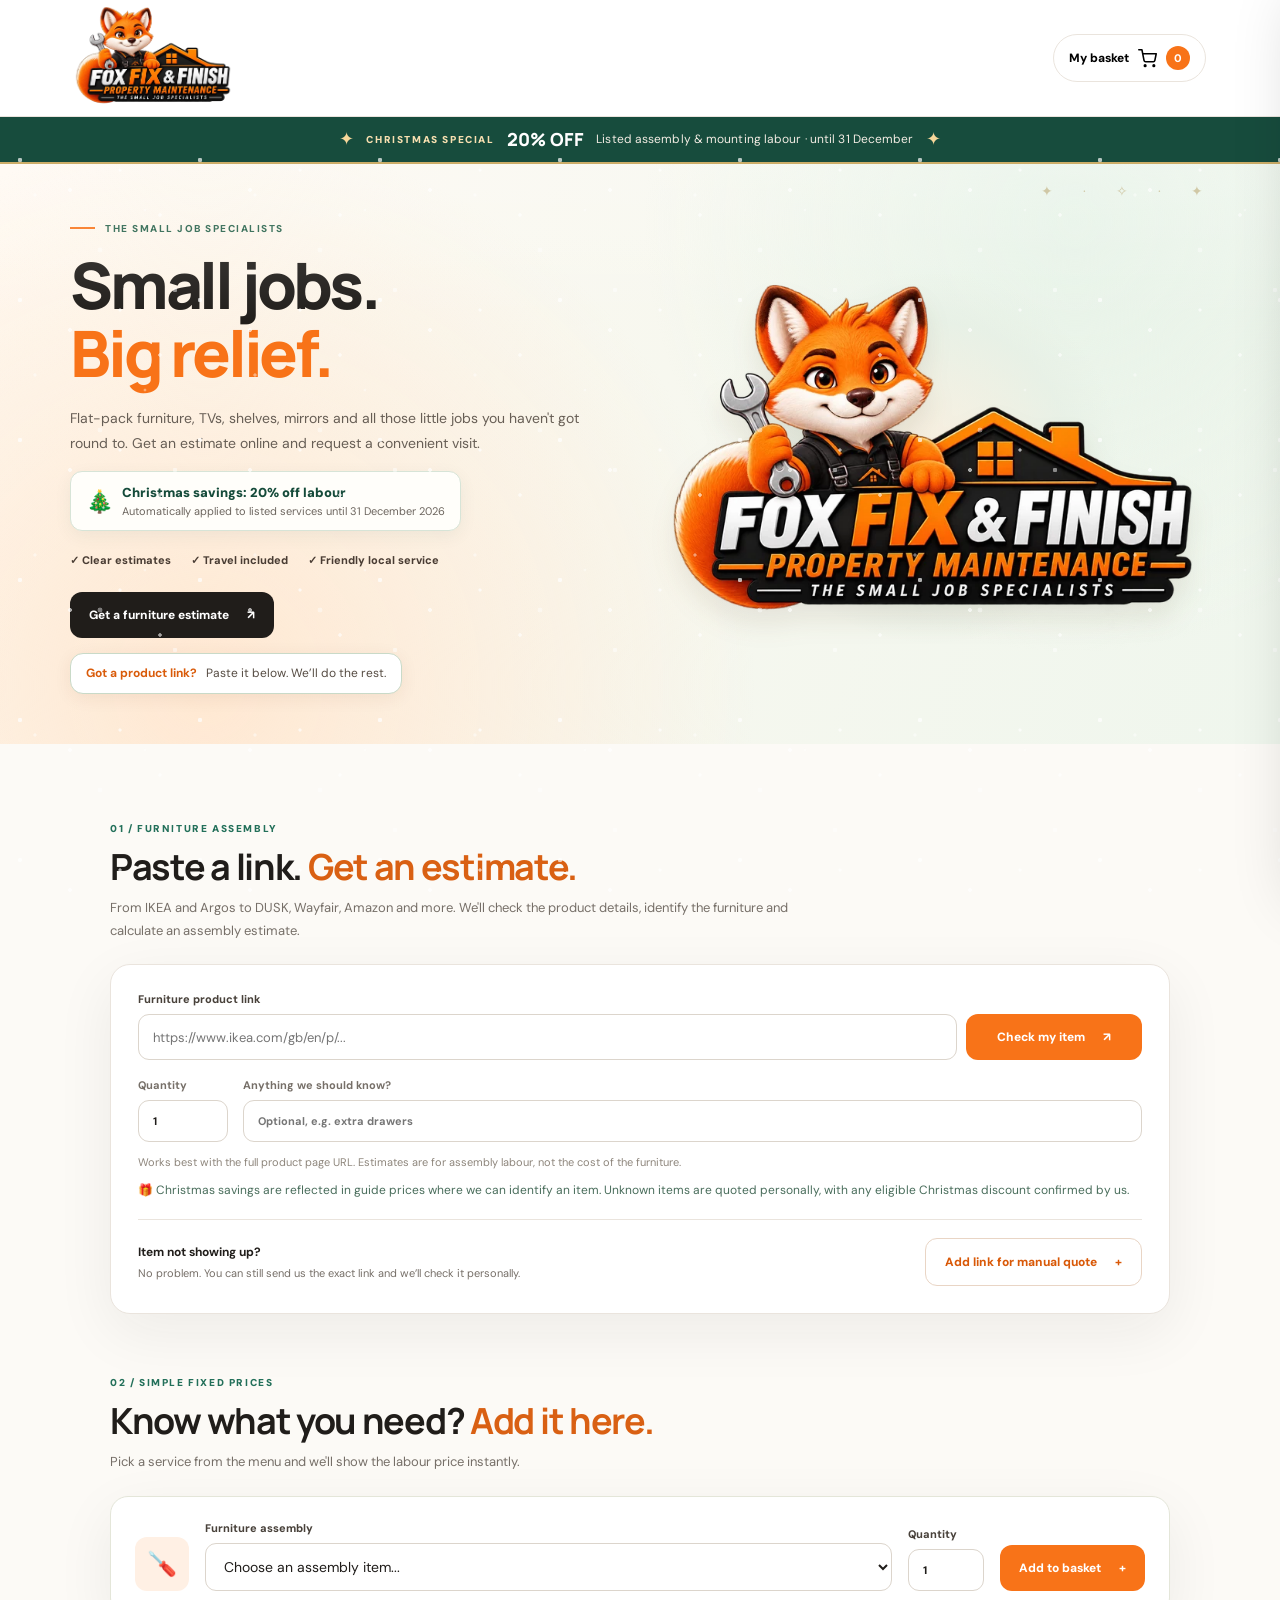
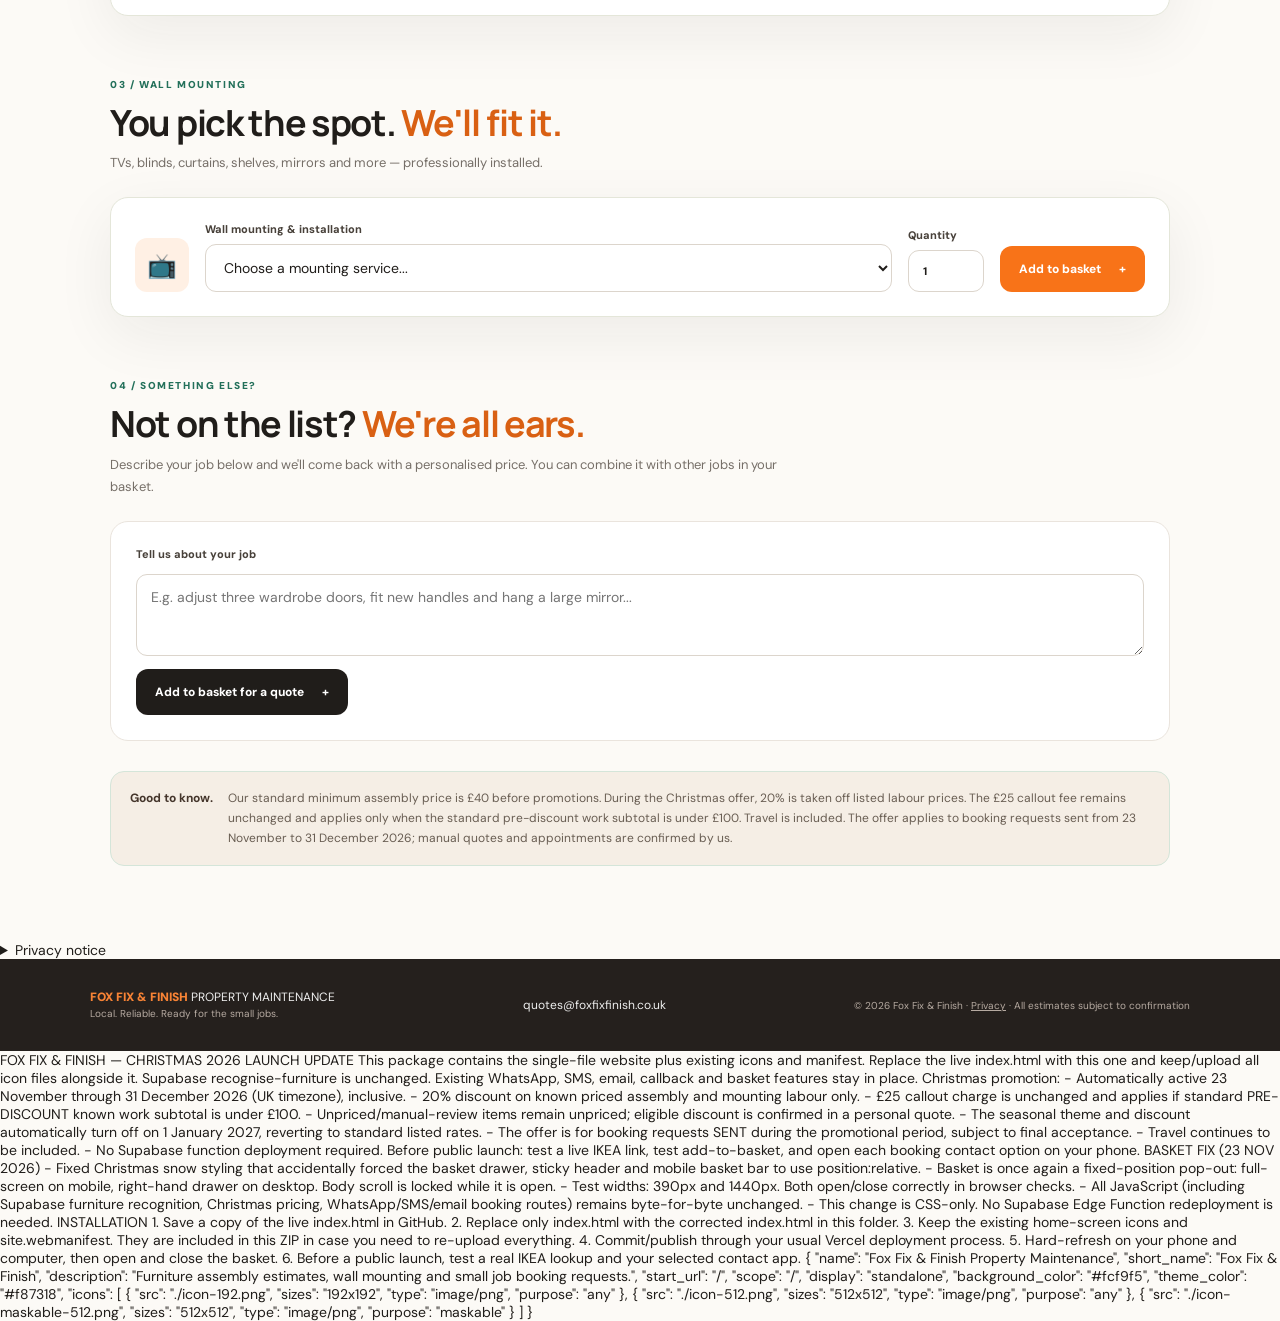
==== index.html @ f2077c75 "Update index.html" ====
<!DOCTYPE html>
<html lang="en-GB">
<head>
  <meta charset="utf-8">
  <meta name="viewport" content="width=device-width,initial-scale=1">
  <meta name="description" content="Fox Fix & Finish property maintenance: instant furniture assembly estimates, TV mounting and small handyman jobs. Paste a product link and request a booking.">
  <meta name="theme-color" content="#f87318">
  <title>Fox Fix & Finish | The Small Job Specialists</title>
  <link rel="icon" type="image/png" sizes="32x32" href="./favicon-32.png">
  <link rel="apple-touch-icon" sizes="180x180" href="./apple-touch-icon.png">
  <link rel="manifest" href="./site.webmanifest">
  <meta name="apple-mobile-web-app-title" content="Fox Fix & Finish">
  <meta name="application-name" content="Fox Fix & Finish">
  <link rel="preconnect" href="https://fonts.googleapis.com">
  <link rel="preconnect" href="https://fonts.gstatic.com" crossorigin>
  <link href="https://fonts.googleapis.com/css2?family=DM+Sans:wght@400;500;600;700;800&family=Manrope:wght@500;600;700;800&display=swap" rel="stylesheet">
  <script>
    // The seasonal offer is based on the calendar date in the UK, not the device timezone.
    // Ends automatically at 23:59 UK time on 31 December 2026.
    (function(){
      const parts = Object.fromEntries(new Intl.DateTimeFormat('en-GB', {
        timeZone:'Europe/London',year:'numeric',month:'2-digit',day:'2-digit'
      }).formatToParts(new Date()).filter(p=>p.type!=='literal').map(p=>[p.type,p.value]));
      const date = `${parts.year}-${parts.month}-${parts.day}`;
      const active = date >= '2026-11-23' && date <= '2026-12-31';
      window.FOX_CHRISTMAS = Object.freeze({active,discount:0.20,starts:'23 November 2026',ends:'31 December 2026'});
      document.documentElement.classList.toggle('holiday-live',active);
    })();
  </script>
  <style>
:root{--orange:#f87318;--orange-dark:#d95908;--ink:#201d1a;--muted:#766f68;--cream:#fcf9f5;--line:#eae4dd;--peach:#fff0e4;--shadow:0 18px 60px rgba(35,29,23,.065)}
*{box-sizing:border-box}html{scroll-behavior:smooth}body{margin:0;background:var(--cream);color:var(--ink);font-family:'DM Sans',Arial,sans-serif;font-size:14px}a{color:inherit;text-decoration:none}button,input,select,textarea{font:inherit}button{cursor:pointer}button:disabled{cursor:not-allowed;opacity:.55}img{max-width:100%}h1,h2,h3,p{margin-top:0}h1,h2,h3{font-family:Manrope,Arial,sans-serif}input,select,textarea{min-width:0;max-width:100%;width:100%;padding:13px 14px;border:1px solid #dcd5cc;border-radius:11px;background:#fff;color:var(--ink);outline:0}input:focus,select:focus,textarea:focus{border-color:var(--orange);box-shadow:0 0 0 3px rgba(248,115,24,.13)}textarea{resize:vertical}input[type=number]{appearance:textfield;-moz-appearance:textfield}input[type=number]::-webkit-outer-spin-button,input[type=number]::-webkit-inner-spin-button{-webkit-appearance:none;margin:0}.label{display:block;color:#48413a;font-size:11px;font-weight:800;margin-bottom:8px}.label span{color:var(--orange)}.button{border:0;border-radius:12px;display:inline-flex;align-items:center;justify-content:center;gap:18px;font-size:12px;font-weight:800;padding:15px 19px;white-space:nowrap;transition:transform .14s,background .14s}.button:not(:disabled):hover{transform:translateY(-1px)}.button-orange{background:var(--orange);color:#fff}.button-orange:hover{background:var(--orange-dark)}.button-dark{background:var(--ink);color:white}.button-dark:hover{background:#39312b}.button-quiet{border:1px solid #e9d5c5;background:#fff;color:var(--orange-dark)}.button-quiet:hover{background:var(--peach)}
.site-header{position:sticky;top:0;background:rgba(255,255,255,.97);border-bottom:1px solid var(--line);z-index:20;backdrop-filter:blur(12px)}.header-inner{max-width:1180px;padding:7px 22px;margin:auto;display:grid;grid-template-columns:1fr auto 1fr;align-items:center;min-height:88px;gap:15px}.header-left{color:#77706b;font-weight:700;font-size:11px}.brand{display:block;width:160px}.brand img{display:block;width:100%;height:72px;object-fit:contain}.basket-button{justify-self:end;display:flex;align-items:center;gap:9px;border:1px solid var(--line);border-radius:40px;background:#fff;font-weight:800;padding:11px 15px;font-size:12px}.basket-button:hover{border-color:var(--orange)}.basket-button .count{display:grid;place-items:center;background:var(--orange);color:#fff;width:24px;height:24px;border-radius:50%;font-size:11px}
.hero{display:grid;grid-template-columns:minmax(0,1fr) minmax(0,1fr);align-items:center;gap:30px;background:radial-gradient(ellipse at 85% 5%,#ffe2c5 0,transparent 50%),linear-gradient(105deg,#fff8f0,#fff0e3);padding:58px max(26px,calc((100% - 1140px)/2)) 50px;min-height:460px;overflow:hidden}.eyebrow{display:flex;align-items:center;gap:10px;color:var(--orange-dark);letter-spacing:1.5px;font-size:10px;font-weight:800}.eyebrow-line{width:25px;height:2px;background:var(--orange)}.hero h1{font-size:clamp(40px,5vw,69px);line-height:1.07;letter-spacing:-3.2px;font-weight:800;margin:16px 0 18px}.hero h1 span{color:var(--orange)}.hero-copy>p{max-width:520px;line-height:1.8;color:#675e55;font-size:14px}.trust-list{display:flex;flex-wrap:wrap;gap:9px 20px;font-size:11px;font-weight:800;margin:22px 0 25px}.trust-list span{color:#493c33}.hero-art{height:355px;position:relative;display:grid;place-items:center}.hero-art-halo{width:370px;max-width:85%;aspect-ratio:1;background:#ffd3ac;border-radius:50%;position:absolute;opacity:.68}.hero-art img{max-height:355px;position:relative;z-index:1;filter:drop-shadow(0 17px 12px rgba(94,54,21,.09))}.hero-sticker{position:absolute;z-index:2;right:-6px;bottom:24px;background:#fff;box-shadow:0 12px 25px rgba(0,0,0,.1);padding:14px 18px;border-radius:13px;transform:rotate(-5deg)}.hero-sticker strong,.hero-sticker span{display:block}.hero-sticker strong{font-size:12px}.hero-sticker span{font-size:10px;color:#777;margin-top:4px}
.main-sections{max-width:1110px;margin:auto;padding:38px 25px 75px}.section{scroll-margin-top:115px;margin:36px 0 58px}.section-heading{max-width:690px;margin-bottom:22px}.section-index{font-size:10px;letter-spacing:1.6px;color:var(--orange-dark);text-transform:uppercase;font-weight:900}.section-heading h2{font-size:clamp(24px,3.1vw,36px);letter-spacing:-1.3px;line-height:1.21;margin:9px 0 8px}.section-heading h2 span{color:var(--orange)}.section-heading p{font-size:13px;color:var(--muted);line-height:1.75;margin:0}.link-panel{padding:27px;background:#fff;border:1px solid var(--line);border-radius:20px;box-shadow:var(--shadow)}.url-controls{display:flex;gap:9px}.url-controls input{flex:1;font-size:13px}.url-controls button{min-width:176px}.lookup-options{display:flex;align-items:end;gap:15px;margin-top:18px}.lookup-options label{width:90px;font-size:11px;color:var(--muted);font-weight:700}.lookup-options .grow{flex:1;width:auto}.lookup-options input{margin-top:8px}.support-text{color:#8e867c;font-size:11px;margin:13px 0 0}.lookup-status{font-size:12px;line-height:1.6;font-weight:700;color:#8a4c18}.lookup-status:not(:empty){padding:13px 14px;margin-top:16px;background:#fff3e8;border-radius:10px}.lookup-status.success{background:#edf8ed;color:#306334}.lookup-status.error{background:#fff0ef;color:#9a322e}.product-result{display:flex;align-items:center;gap:16px;padding:16px;margin-top:18px;border-radius:14px;background:#fffaf5;border:1px solid #f3ded0}.product-result[hidden]{display:none}.result-image{width:100px;height:102px;border-radius:10px;object-fit:contain;background:#fff;border:1px solid var(--line);flex-shrink:0}.result-placeholder{display:grid;place-items:center;font-size:38px;color:var(--orange);background:var(--peach)}.product-result-main{flex:1;min-width:0}.product-result-title{font-size:14px;font-weight:800;margin:0 0 5px;line-height:1.4;overflow-wrap:anywhere}.product-result-sub{font-size:11px;color:var(--muted);line-height:1.5;margin-bottom:10px}.result-price{font:800 21px Manrope;color:var(--orange-dark);margin-bottom:7px}.result-price small{font:600 11px 'DM Sans',sans-serif;color:var(--muted)}.result-buttons{display:flex;flex-wrap:wrap;gap:8px}.result-buttons .button{padding:11px 13px;font-size:11px}.manual-fallback{border-top:1px solid var(--line);margin-top:20px;padding-top:18px;display:flex;align-items:center;justify-content:space-between;gap:20px}.manual-fallback strong,.manual-fallback small{display:block}.manual-fallback strong{font-size:12px}.manual-fallback small{font-size:11px;color:var(--muted);margin-top:5px;line-height:1.5}
.service-panel{display:flex;align-items:flex-end;gap:16px;background:#fff;border:1px solid var(--line);box-shadow:var(--shadow);padding:24px;border-radius:18px}.service-icon{width:54px;height:54px;display:grid;place-items:center;font-size:24px;background:var(--peach);border-radius:12px;flex-shrink:0}.service-fields{flex:1;min-width:0}.service-panel .small-qty{width:76px;flex-shrink:0;font-size:11px;font-weight:800;color:#48413a}.service-panel .small-qty input{margin-top:8px}.other-section{margin-bottom:30px}.other-form{background:#fff;border:1px solid var(--line);border-radius:18px;padding:25px;display:grid;justify-items:start;gap:13px}.other-form .label{margin:0}.other-form textarea{width:100%}.simple-promise{border-radius:14px;background:#f5eee5;border:1px solid #ede0d2;padding:17px 19px;color:#685d52;font-size:12px;display:flex;align-items:start;gap:15px;line-height:1.65}.simple-promise strong{color:#44352b;white-space:nowrap}footer{background:#25201d;color:#eee;display:flex;align-items:center;justify-content:space-between;gap:25px;padding:30px max(25px,calc((100% - 1100px)/2));font-size:12px;flex-wrap:wrap}footer strong{color:#f88335;font-weight:900}footer small{color:#b6aaa1;font-size:10px}
.overlay{position:fixed;inset:0;background:rgba(18,14,11,.62);z-index:29}.overlay[hidden]{display:none}.basket-drawer{position:fixed;right:0;top:0;bottom:0;width:min(100%,520px);z-index:30;background:#fff;box-shadow:-10px 0 60px rgba(0,0,0,.16);transform:translateX(105%);transition:transform .27s ease;display:flex;flex-direction:column}.basket-drawer.open{transform:translateX(0)}.drawer-header{padding:24px 26px 17px;border-bottom:1px solid var(--line);display:flex;justify-content:space-between;align-items:center}.drawer-header h2{margin:4px 0;font-size:26px;letter-spacing:-1px}.orange{color:var(--orange)}.close-button{border:1px solid var(--line);border-radius:50%;background:#fff;width:38px;height:38px;font-size:25px;line-height:1}.drawer-scroll{overflow:auto;padding:0 26px 35px;flex:1;overscroll-behavior:contain}.basket-items{padding:15px 0}.basket-empty{padding:36px 20px;text-align:center;background:#fff8f2;border:1px dashed #efcfba;border-radius:13px;color:#75675c;font-size:12px}.basket-empty strong{display:block;color:#2b241e;margin:0 0 7px;font-size:14px}.basket-row{display:flex;gap:11px;padding:14px 0;border-bottom:1px solid #eee8e2}.basket-thumbnail{width:60px;height:62px;object-fit:contain;border-radius:10px;background:#fff8f0;border:1px solid #f2e7dd;flex-shrink:0}.basket-thumbnail.placeholder{display:grid;place-items:center;font-size:26px}.basket-body{flex:1;min-width:0}.basket-body strong{display:block;font-size:12px;line-height:1.4;overflow-wrap:anywhere}.basket-body small{display:block;color:#877d73;font-size:10px;line-height:1.5;margin-top:3px}.basket-body a{color:var(--orange-dark);text-decoration:underline}.basket-body .basket-price{color:var(--ink);font-weight:900;margin-top:6px;font-size:13px}.basket-controls{display:flex;gap:8px;align-items:center;margin-top:8px}.basket-controls button{background:#f7f2ed;border:0;border-radius:6px;width:27px;height:25px;font-size:16px}.basket-controls span{font-weight:800;font-size:12px}.basket-controls .remove-item{width:auto;padding:0 6px;margin-left:6px;font-size:10px;text-decoration:underline;background:transparent;color:#9e4b3a}.basket-totals{border-top:2px solid #2e2823;padding:13px 0 18px}.total-line{display:flex;justify-content:space-between;gap:12px;font-size:12px;margin:7px 0;color:#70655e}.total-line strong{color:var(--ink)}.total-line.final{font-size:18px;font-family:Manrope;font-weight:800;color:var(--ink);padding-top:9px;margin-top:10px;border-top:1px solid var(--line)}.total-note{font-size:10px;color:#8a7667;line-height:1.6;margin-top:7px}.checkout{padding-top:20px;border-top:1px solid var(--line)}.checkout h3{font-size:19px;letter-spacing:-.6px;margin:0 0 5px}.checkout>p{color:var(--muted);font-size:11px;line-height:1.65;margin-bottom:18px}.checkout .label{margin-top:14px}.checkout .label:first-child{margin-top:0}.two-columns{display:grid;grid-template-columns:1.1fr .9fr;gap:12px}.form-fineprint{margin:16px 0 12px;color:#6f665f;font-size:10px;line-height:1.6}.submit-button{width:100%}.booking-feedback{font-size:12px;line-height:1.6;font-weight:700;margin-top:11px}.booking-feedback.success{background:#e9f7ec;color:#246532;border-radius:10px;padding:13px}.booking-feedback.error{background:#fff1ed;color:#973b23;border-radius:10px;padding:13px}.whatsapp-fallback{border:1px solid #e9d7ca;border-radius:12px;margin-top:15px;padding:14px}.whatsapp-fallback p{color:#6f645b;font-size:11px;line-height:1.6}.honeypot{position:absolute!important;left:-10000px!important;opacity:0!important;pointer-events:none}.mobile-bar{display:none}
@media(max-width:850px){.hero{padding:48px 26px 45px;min-height:380px}.hero-art{height:295px}.hero-art img{max-height:290px}.hero-sticker{right:0;bottom:0}.hero h1{font-size:45px}.header-left{display:none}.header-inner{grid-template-columns:1fr auto}.brand{justify-self:start}.service-panel{flex-wrap:wrap}.service-icon{display:none}.service-fields{flex-basis:100%}}
@media(max-width:610px){body{padding-bottom:74px}.header-inner{min-height:71px;padding:5px 15px;grid-template-columns:1fr auto}.brand{width:135px}.brand img{height:62px}.basket-button{padding:10px}.basket-text{display:none}.hero{grid-template-columns:1fr;padding:36px 23px 21px;gap:7px;min-height:0}.hero h1{font-size:42px;letter-spacing:-2px}.hero-copy>p{font-size:12px}.hero-cta{margin-top:0}.hero-art{height:205px}.hero-art img{max-height:210px}.hero-art-halo{width:205px}.hero-sticker{right:0;bottom:8px;padding:10px 12px}.hero-sticker strong{font-size:10px}.hero-sticker span{font-size:9px}.main-sections{padding:17px 15px 50px}.section{margin:30px 0 45px;scroll-margin-top:90px}.section-heading h2{font-size:25px;letter-spacing:-.8px}.section-heading p{font-size:12px}.link-panel{padding:17px;border-radius:15px}.url-controls{flex-direction:column}.url-controls .button{width:100%}.lookup-options{flex-wrap:wrap}.lookup-options label{width:77px}.lookup-options .grow{flex:1;min-width:190px}.manual-fallback{align-items:stretch;flex-direction:column;gap:12px}.manual-fallback button{width:100%}.service-panel{padding:17px;gap:12px}.service-panel .small-qty{flex:0 0 78px}.service-panel button{flex:1}.other-form{padding:18px}.simple-promise{flex-direction:column;gap:4px}.product-result{flex-wrap:wrap}.result-image{width:78px;height:82px}.result-buttons{width:100%}.result-buttons .button{width:100%}footer{padding:25px 18px;gap:13px}footer>*{width:100%}.mobile-bar{position:fixed;z-index:18;left:0;right:0;bottom:0;display:flex;justify-content:space-between;align-items:center;gap:12px;padding:12px 16px;background:#fff;border-top:1px solid var(--line);box-shadow:0 -8px 20px rgba(0,0,0,.05)}.mobile-bar strong,.mobile-bar small{display:block}.mobile-bar strong{font-size:12px}.mobile-bar small{font-size:10px;color:var(--muted);margin-top:3px}.mobile-bar button{padding:12px 15px;font-size:11px}.drawer-header{padding:17px}.drawer-scroll{padding:0 17px 30px}.basket-drawer{width:100%}.two-columns{grid-template-columns:1fr 1fr;gap:9px}}
@media(prefers-reduced-motion:reduce){html{scroll-behavior:auto}.basket-drawer,.button{transition:none}}

.brand-mark,.brand-words{display:none}
/* FIX 2026-11-23: Responsive alignment and product lookup call-to-action */
.mobile-estimate-cta{display:none}
@media (max-width:850px){
 .header-inner{grid-template-columns:1fr auto;gap:8px}
 .brand{width:min(148px,42vw)}
 .brand img{height:auto;max-height:65px;object-fit:contain}
 .hero{gap:20px}
}
@media (max-width:610px){
 .site-header{position:sticky;top:0}
 .header-inner{min-height:66px;padding:5px 16px;grid-template-columns:minmax(0,1fr) auto;gap:12px}
 .brand{width:auto;max-width:100%;min-width:0;display:flex;align-items:center;gap:5px;justify-self:start}
 .brand .brand-full{display:none}
 .brand .brand-mark{display:block;flex-shrink:0;width:53px;height:53px;object-fit:contain}
 .brand-words{display:flex;min-width:0;flex-direction:column;gap:3px;justify-content:center;white-space:nowrap}
 .brand-words strong{font:800 15px/1.1 Manrope,Arial,sans-serif;color:#23201e;letter-spacing:-.6px}
 .brand-words em{color:#f87318;font-style:normal}
 .brand-words small{font:800 7.5px/1.1 'DM Sans',Arial,sans-serif;letter-spacing:1px;color:#8a6552}
 .basket-button{padding:8px 10px;min-height:42px;gap:6px;flex-shrink:0}
 .basket-button .count{width:22px;height:22px}
 .hero{grid-template-columns:minmax(0,1fr);padding:27px 21px 28px;gap:15px;text-align:left}
 .hero-copy{min-width:0}
 .hero h1{font-size:clamp(35px,10vw,43px);letter-spacing:-1.9px;margin:12px 0}
 .hero-copy>p{font-size:13px;line-height:1.65;max-width:390px;margin-bottom:0}
 .hero .trust-list{gap:8px 14px;font-size:10px;line-height:1.4;margin:14px 0 2px}
 .hero .hero-cta{display:none}
 .hero-art{height:190px;max-width:300px;width:100%;margin:0 auto}
 .hero-art img{max-height:195px;width:auto;height:100%;object-fit:contain}
 .hero-art-halo{width:195px}
 .hero-sticker{display:none}
 .hero-sticker strong{font-size:10px}
 .hero-sticker span{font-size:9px;line-height:1.3}
 .mobile-estimate-cta{display:flex;width:100%;min-height:49px;max-width:390px;margin:2px auto 0;gap:12px;font-size:13px;border-radius:12px;justify-content:center}
 .main-sections{padding-top:13px}
 .section{scroll-margin-top:84px}
 .url-controls input{min-height:48px;font-size:16px}
 .url-controls button{min-height:49px;font-size:13px}
 .product-result{gap:12px;padding:12px}
 .product-result-main{min-width:185px}
 .manual-fallback button{min-height:44px}
 .mobile-bar{padding:10px 13px;min-height:66px}
}
@media (max-width:360px){
 .header-inner{padding-inline:10px}
 .brand{width:auto;gap:3px}
 .brand .brand-mark{width:46px;height:46px}
 .brand-words strong{font-size:14px}
 .brand-words small{font-size:7px}
 .hero{padding-inline:16px}
 .hero-art{height:175px}
 .hero-art img{max-height:175px}
 .hero-sticker{right:0}
 .product-result-main{min-width:150px}
}


/* Callout is now in hero text area, never placed over the fox logo. */
.hero-copy .hero-sticker {
  position: static;
  z-index: auto;
  display: flex;
  align-items: center;
  flex-wrap: wrap;
  gap: 4px 9px;
  width: fit-content;
  max-width: 100%;
  margin: 15px 0 0;
  padding: 11px 15px;
  border: 1px solid #f6d7c1;
  border-radius: 13px;
  background: #fff;
  box-shadow: 0 4px 18px rgba(95, 47, 19, .07);
  transform: none;
}
.hero-copy .hero-sticker strong { color: #d95b0a; font-size: 12px; line-height: 1.45; }
.hero-copy .hero-sticker span { color: #564c43; font-size: 12px; line-height: 1.45; margin: 0; }
@media(max-width:620px) {
  .hero-copy .hero-sticker {
    display: flex;
    justify-content: center;
    width: 100%;
    margin: 12px 0 0;
    padding: 9px 12px;
    text-align: center;
  }
  .hero-copy .hero-sticker strong,
  .hero-copy .hero-sticker span {font-size: 11px;}
}

/* Booking-only patch: separate date/time controls with no overlap on iPhone. */
.booking-datetime{display:grid;grid-template-columns:minmax(0,1fr) minmax(0,1fr);gap:14px;align-items:end}
.booking-datetime .datetime-field{min-width:0;width:100%}
.booking-datetime input,.booking-datetime select{display:block;width:100%;min-width:0;max-width:100%;box-sizing:border-box;margin:0}
.booking-datetime input[type=date]{font-size:16px;-webkit-appearance:none;appearance:none;padding-inline:12px}
.booking-datetime select{font-size:16px;padding-inline:12px}
@media(max-width:420px){.booking-datetime{gap:12px}}
@media(max-width:340px){.booking-datetime{grid-template-columns:1fr}}

/* Fox Fix & Finish: the original FULL logo + basket on every screen size. */
.site-header .header-inner{
  display:flex;justify-content:space-between;align-items:center;gap:16px;
  max-width:1180px;min-height:116px;padding:5px 24px;margin-inline:auto;
}
.site-header .header-left,.site-header .brand-mark,.site-header .brand-words{display:none!important}
.site-header .brand{
  display:block!important;flex:0 1 auto;min-width:0;width:auto;max-width:100%;
  align-self:center;line-height:0;
}
.site-header .brand .brand-full{
  display:block!important;width:auto;height:105px;max-width:min(100%,260px);
  max-height:none;object-fit:contain;
}
.site-header .basket-button{
  justify-self:auto;flex-shrink:0;min-height:44px;max-width:none;
  display:flex;align-items:center;justify-content:center;white-space:nowrap;
}
.site-header .basket-button .basket-text{white-space:nowrap}
@media(max-width:610px){
 .site-header .header-inner{min-height:102px;padding:5px 15px;gap:10px}
 .site-header .brand .brand-full{height:92px;width:auto;max-width:min(100%,165px)}
 .site-header .basket-button{min-height:43px;max-width:65px;padding:9px 10px}
}
@media(max-width:360px){
 .site-header .header-inner{padding-inline:10px;gap:8px;min-height:98px}
 .site-header .brand .brand-full{height:86px;max-width:min(100%,155px)}
}

/* Launch polish: iOS Safari automatically zooms when focused form controls
   have a computed font size below 16px. Keep all editable/selectable fields
   at least 16px on touchscreen layouts, without disabling pinch-to-zoom. */
@media (max-width: 1024px), (hover: none) and (pointer: coarse) {
  input:not([type=checkbox]):not([type=radio]),
  select,
  textarea {
    font-size: 16px !important;
  }
}


/* Christmas 2026 seasonal styling: festive without altering the brand/header. */
.christmas-ribbon{display:none;background:#174c3d;color:#fff;align-items:center;justify-content:center;flex-wrap:wrap;gap:8px 12px;text-align:center;padding:12px 20px;border-bottom:2px solid #ccad68;font-size:12px;line-height:1.5;letter-spacing:.1px}
.holiday-live .christmas-ribbon{display:flex}
.christmas-ribbon .ribbon-kicker{font-size:10px;letter-spacing:1.6px;font-weight:900;color:#f7dfb0}
.christmas-ribbon strong{font:800 18px/1.15 Manrope,Arial,sans-serif;color:#fff;white-space:nowrap}
.christmas-ribbon .ribbon-copy{color:#f2ece3}
.christmas-ribbon .ribbon-spark{font-size:18px;color:#f7d79a;line-height:1}
.holiday-live body{background:#fcfaf6}
.holiday-live .hero{position:relative;background:radial-gradient(circle at 84% 10%,#e7f3e8 0,transparent 36%),radial-gradient(circle at 16% 90%,#ffe8d2 0,transparent 46%),linear-gradient(108deg,#fff9f1,#eff6ed);}
.holiday-live .hero:after{content:"✦   ·  ✧   ·   ✦";pointer-events:none;position:absolute;top:18px;right:5%;font-size:14px;letter-spacing:13px;color:#baa46d;opacity:.55}
.holiday-live .hero-art-halo{background:radial-gradient(circle,#ffeedc 0%,#e6efe4 52%,transparent 72%)}
.holiday-live .section-index{color:#23705a}
.holiday-live .hero .eyebrow{color:#246048}
.holiday-live .service-panel{border-color:#e4e6d9}
.holiday-live .main-sections .section-heading h2 span{color:#d96013}
.christmas-highlight{display:none;align-items:center;flex-wrap:wrap;gap:9px;margin-top:15px;padding:11px 15px;border:1px solid #d7e4d7;border-radius:12px;background:#fffefa;max-width:max-content;box-shadow:0 5px 18px rgba(23,76,61,.06)}
.holiday-live .christmas-highlight{display:flex}
.christmas-highlight .holiday-icon{font-size:22px}
.christmas-highlight strong{color:#154b3a;font-size:13px;font-weight:900}
.christmas-highlight small{font-size:11px;color:#6d665f}
.holiday-live .hero .hero-sticker{border-color:#c9dac8}
.christmas-promise-holiday{display:none}
.holiday-live .christmas-promise-holiday{display:inline}
.holiday-live .christmas-promise-regular{display:none}
.christmas-terms{display:none;color:#496d5b;font-size:12px;line-height:1.5;margin-top:12px}
.holiday-live .christmas-terms{display:block}
.basket-holiday-note{display:none;margin:14px 20px 0;padding:10px 12px;border-radius:11px;background:#e9f3ea;color:#22563e;font-size:12px;font-weight:700;text-align:center}
.holiday-live .basket-holiday-note{display:block}
.old-price{text-decoration:line-through;color:#89817a;font-weight:500;font-size:.87em;margin-right:8px;white-space:nowrap}
.holiday-live .basket-price strong{color:#1d6c50}
.total-line.christmas-saving{color:#186347}
.total-line.christmas-saving strong{color:#16704d}
.holiday-live .simple-promise{border-color:#d4e5d9}
.holiday-live .mobile-bar{border-top-color:#d2e2d3}
@media(max-width:610px){
 .christmas-ribbon{padding:10px 12px;gap:3px 9px;font-size:10.5px}
 .christmas-ribbon strong{font-size:17px}
 .christmas-ribbon .ribbon-copy{flex-basis:100%}
 .christmas-ribbon .ribbon-spark{font-size:15px}
 .holiday-live .hero:after{font-size:10px;right:0;top:8px;letter-spacing:8px}
 .christmas-highlight{padding:10px 12px;margin-top:12px;width:100%;max-width:390px}
 .christmas-highlight strong{font-size:12px}
 .christmas-highlight small{font-size:10px}
 .basket-holiday-note{margin:9px 14px 0;font-size:11px}
}
@media(prefers-reduced-motion:reduce){.holiday-live *{scroll-behavior:auto}}


/* Extra festive polish: gentle falling snow + tasteful Santa hats. */
html.holiday-live body{position:relative}
html.holiday-live body::before,
html.holiday-live body::after{
  content:"";
  position:fixed;
  inset:0;
  pointer-events:none;
  z-index:19;
  opacity:.72;
  background-repeat:repeat;
}
html.holiday-live body::before{
  background-image:
    radial-gradient(circle at 20px 20px, rgba(255,255,255,.95) 0 2px, transparent 2.4px),
    radial-gradient(circle at 70px 50px, rgba(255,255,255,.88) 0 1.8px, transparent 2.2px),
    radial-gradient(circle at 120px 30px, rgba(255,255,255,.9) 0 1.4px, transparent 1.8px),
    radial-gradient(circle at 160px 75px, rgba(255,255,255,.82) 0 1.5px, transparent 1.9px);
  background-size:180px 140px;
  animation:foxSnowFall 22s linear infinite;
}
html.holiday-live body::after{
  background-image:
    radial-gradient(circle at 35px 15px, rgba(255,255,255,.82) 0 1.4px, transparent 1.8px),
    radial-gradient(circle at 100px 70px, rgba(255,255,255,.76) 0 2.2px, transparent 2.7px),
    radial-gradient(circle at 145px 30px, rgba(255,255,255,.72) 0 1.2px, transparent 1.7px),
    radial-gradient(circle at 175px 110px, rgba(255,255,255,.88) 0 2px, transparent 2.5px);
  background-size:220px 180px;
  animation:foxSnowFallSlow 34s linear infinite;
  opacity:.55;
}
@keyframes foxSnowFall{from{transform:translate3d(0,-140px,0)}to{transform:translate3d(-24px,140px,0)}}
@keyframes foxSnowFallSlow{from{transform:translate3d(0,-180px,0)}to{transform:translate3d(30px,180px,0)}}
/* Keep the existing fixed basket drawer, sticky header and fixed mobile basket bar.
   The falling snow uses its own pointer-events:none fixed pseudo-elements. */
html.holiday-live .brand,
html.holiday-live .hero-art{position:relative}
html.holiday-live .hero::before{
  content:"";
  position:absolute;
  inset:0;
  pointer-events:none;
  background:linear-gradient(180deg, rgba(255,255,255,.22), transparent 28%);
}
@media (max-width:610px){
  html.holiday-live body::before{background-size:135px 115px;opacity:.64}
  html.holiday-live body::after{background-size:170px 150px;opacity:.48}
}
@media (prefers-reduced-motion:reduce){
  html.holiday-live body::before,
  html.holiday-live body::after{animation:none}
}

</style>

</head>
<body>
  <header class="site-header">
    <div class="header-inner">
      <a href="#top" class="brand" aria-label="Fox Fix &amp; Finish home"><img class="brand-full" src="[data-uri]" alt="Fox Fix &amp; Finish Property Maintenance logo" width="690" height="460"></a>
      <button class="basket-button" id="openBasket" type="button" aria-label="Open basket"><span class="basket-text">My basket</span><svg width="19" height="19" viewBox="0 0 24 24" fill="none" stroke="currentColor" stroke-width="2" stroke-linecap="round" stroke-linejoin="round" aria-hidden="true"><circle cx="9" cy="21" r="1"/><circle cx="20" cy="21" r="1"/><path d="M1 1h4l2.6 13.4a2 2 0 0 0 2 1.6h9.7a2 2 0 0 0 2-1.6L23 6H6"/></svg><span id="basketCount" class="count">0</span></button>
    </div>
  </header>

  <div class="christmas-ribbon" id="christmasRibbon" role="note">
    <span class="ribbon-spark" aria-hidden="true">✦</span>
    <span class="ribbon-kicker">CHRISTMAS SPECIAL</span>
    <strong>20% OFF</strong>
    <span class="ribbon-copy">Listed assembly &amp; mounting labour · until 31 December</span>
    <span class="ribbon-spark" aria-hidden="true">✦</span>
  </div>
  <main id="top">
    <section class="hero">
      <div class="hero-copy">
        <div class="eyebrow"><span class="eyebrow-line"></span> THE SMALL JOB SPECIALISTS</div>
        <h1>Small jobs.<br><span>Big relief.</span></h1>
        <p>Flat-pack furniture, TVs, shelves, mirrors and all those little jobs you haven't got round to. Get an estimate online and request a convenient visit.</p>
        <div class="christmas-highlight"><span class="holiday-icon" aria-hidden="true">🎄</span><span><strong>Christmas savings: 20% off labour</strong><br><small>Automatically applied to listed services until 31 December 2026</small></span></div>
        <div class="trust-list"><span>✓ Clear estimates</span><span>✓ Travel included</span><span>✓ Friendly local service</span></div>
        <a class="button button-dark hero-cta" href="#link-estimate">Get a furniture estimate <span aria-hidden="true">↗</span></a>
        <div class="hero-sticker"><strong>Got a product link?</strong><span>Paste it below. We’ll do the rest.</span></div>
      </div>
      <div class="hero-art">
        <div class="hero-art-halo"></div>
        <img src="[data-uri]" alt="Fox Fix & Finish fox mascot and logo">

      </div>
      <a class="button button-orange mobile-estimate-cta" href="#link-estimate">Get my furniture estimate <span aria-hidden="true">↗</span></a>
    </section>

    <div class="main-sections">
      <section class="section" id="link-estimate" aria-labelledby="linkTitle">
        <div class="section-heading"><span class="section-index">01 / Furniture assembly</span><h2 id="linkTitle">Paste a link. <span>Get an estimate.</span></h2><p>From IKEA and Argos to DUSK, Wayfair, Amazon and more. We'll check the product details, identify the furniture and calculate an assembly estimate.</p></div>
        <div class="link-panel">
          <form id="lookupForm" class="lookup-form">
            <label class="label" for="productLink">Furniture product link</label>
            <div class="url-controls"><input id="productLink" name="productLink" type="url" inputmode="url" placeholder="https://www.ikea.com/gb/en/p/..." required spellcheck="false" autocomplete="url"><button class="button button-orange" id="analyseBtn" type="submit">Check my item <span aria-hidden="true">↗</span></button></div>
            <div class="lookup-options"><label for="linkQty">Quantity <input id="linkQty" type="number" min="1" max="20" value="1"></label><label class="grow" for="linkDetails">Anything we should know? <input id="linkDetails" maxlength="350" placeholder="Optional, e.g. extra drawers"></label></div>
          </form>
          <p class="support-text">Works best with the full product page URL. Estimates are for assembly labour, not the cost of the furniture.</p>
          <p class="christmas-terms">🎁 Christmas savings are reflected in guide prices where we can identify an item. Unknown items are quoted personally, with any eligible Christmas discount confirmed by us.</p>
          <div id="lookupStatus" class="lookup-status" role="status" aria-live="polite"></div>
          <div id="productResult" class="product-result" hidden></div>
          <div class="manual-fallback"><div><strong>Item not showing up?</strong><small>No problem. You can still send us the exact link and we’ll check it personally.</small></div><button id="manualLinkBtn" class="button button-quiet" type="button">Add link for manual quote <span aria-hidden="true">+</span></button></div>
        </div>
      </section>

      <section class="section" id="furniture" aria-labelledby="furnitureTitle">
        <div class="section-heading"><span class="section-index">02 / Simple fixed prices</span><h2 id="furnitureTitle">Know what you need? <span>Add it here.</span></h2><p>Pick a service from the menu and we'll show the labour price instantly.</p></div>
        <div class="service-panel"><div class="service-icon">🪛</div><div class="service-fields"><label class="label" for="assemblySelect">Furniture assembly</label><select id="assemblySelect"><option value="">Choose an assembly item...</option></select></div><label class="small-qty" for="assemblyQty">Quantity<input id="assemblyQty" type="number" value="1" min="1" max="20"></label><button id="assemblyAdd" class="button button-orange" type="button">Add to basket <span aria-hidden="true">+</span></button></div>
      </section>

      <section class="section" id="mounting" aria-labelledby="mountingTitle">
        <div class="section-heading"><span class="section-index">03 / Wall mounting</span><h2 id="mountingTitle">You pick the spot. <span>We'll fit it.</span></h2><p>TVs, blinds, curtains, shelves, mirrors and more — professionally installed.</p></div>
        <div class="service-panel"><div class="service-icon">📺</div><div class="service-fields"><label class="label" for="mountSelect">Wall mounting &amp; installation</label><select id="mountSelect"><option value="">Choose a mounting service...</option></select></div><label class="small-qty" for="mountQty">Quantity<input id="mountQty" type="number" value="1" min="1" max="20"></label><button id="mountAdd" class="button button-orange" type="button">Add to basket <span aria-hidden="true">+</span></button></div>
      </section>

      <section class="section other-section" id="other" aria-labelledby="otherTitle">
        <div class="section-heading"><span class="section-index">04 / Something else?</span><h2 id="otherTitle">Not on the list? <span>We're all ears.</span></h2><p>Describe your job below and we'll come back with a personalised price. You can combine it with other jobs in your basket.</p></div>
        <div class="other-form"><label class="label" for="otherDetails">Tell us about your job</label><textarea id="otherDetails" rows="3" maxlength="500" placeholder="E.g. adjust three wardrobe doors, fit new handles and hang a large mirror..."></textarea><button id="otherAdd" class="button button-dark" type="button">Add to basket for a quote <span aria-hidden="true">+</span></button></div>
      </section>
      <div class="simple-promise"><strong>Good to know.</strong><span class="christmas-promise-regular">Our £40 minimum assembly price applies. A £25 callout is added if the known work subtotal is under £100. Travel is included. All bookings and prices are confirmed by us before work is agreed.</span><span class="christmas-promise-holiday">Our standard minimum assembly price is £40 before promotions. During the Christmas offer, 20% is taken off listed labour prices. The £25 callout fee remains unchanged and applies only when the standard pre-discount work subtotal is under £100. Travel is included. The offer applies to booking requests sent from 23 November to 31 December 2026; manual quotes and appointments are confirmed by us.</span></div>
    </div>
  </main>

<details id="privacy-notice" class="privacy-details"><summary>Privacy notice</summary><div class="privacy-body">
<h2>Privacy notice</h2><p>Fox Fix &amp; Finish Property Maintenance processes the information you send through our website to review enquiries, prepare estimates, arrange appointments and respond to customers.</p>
<h3>Information we collect</h3><p>When you submit a request we collect your name, phone number, optional email address, postcode, preferred date and time, job description, linked product details and estimated basket information.</p>
<h3>How we use it</h3><p>We use this information to respond to your enquiry, provide a quotation, arrange the requested services and keep appropriate business records. The legal basis is taking steps at your request before entering into a contract and, where relevant, legitimate business interests or legal obligations.</p>
<h3>Where information is handled</h3><p>Your booking message opens in your selected messaging app, where you choose whether to send it. These messages are handled by your chosen messaging provider and by us after receipt. Product-link recognition may use Supabase and third-party services to process public retailer-page information, not your personal contact details. The website stores basket details in your browser to avoid losing your selections. External retailer product images may load from those retailers.</p>
<h3>Retention and your rights</h3><p>We keep customer details only as long as reasonably needed for your enquiry, providing services and applicable recordkeeping obligations. You can request access, correction or deletion of eligible information by contacting us at <a href="mailto:quotes@foxfixfinish.co.uk">quotes@foxfixfinish.co.uk</a>. You also have the right to raise concerns with the UK's Information Commissioner's Office.</p>
<p><small>Last updated: 20 November 2026. Review this notice against your actual suppliers, retention practices and business details before publishing.</small></p></div></details>
  <footer><div><strong>FOX FIX & FINISH</strong> PROPERTY MAINTENANCE<br><small>Local. Reliable. Ready for the small jobs.</small></div><a href="mailto:quotes@foxfixfinish.co.uk">quotes@foxfixfinish.co.uk</a><small>© 2026 Fox Fix &amp; Finish · <a href="#privacy-notice" style="text-decoration:underline">Privacy</a> · All estimates subject to confirmation</small></footer>
  <div class="mobile-bar"><span><strong id="mobileCount">0 jobs</strong><small id="mobileTotal">Your basket is empty</small></span><button id="mobileBasket" class="button button-dark" type="button">View basket <span aria-hidden="true">↗</span></button></div>
  <div id="basketOverlay" class="overlay" hidden></div>
  <aside class="basket-drawer" id="basketDrawer" aria-labelledby="basketHeading" aria-hidden="true">
    <div class="drawer-header"><div><span class="section-index">YOUR REQUEST</span><h2 id="basketHeading">Your basket<span class="orange">.</span></h2></div><button id="closeBasket" class="close-button" type="button" aria-label="Close basket">×</button></div>
    <div class="basket-holiday-note">🎁 20% Christmas discount automatically applied to priced labour · Ends 31 Dec</div>
    <div class="drawer-scroll"><div id="basketItems" class="basket-items"></div><div id="basketTotals" class="basket-totals"></div>
      <div class="checkout" id="checkout"><h3>Request your booking</h3><p>Tell us how to reach you. We'll review the details and confirm availability and the final price.</p>
        <form id="bookingForm">
          <label class="label" for="customerName">Your name <span>*</span></label><input id="customerName" name="name" required autocomplete="name" minlength="2" maxlength="120" placeholder="Full name">
          <div class="two-columns"><div><label class="label" for="customerPhone">Mobile number <span>*</span></label><input id="customerPhone" name="phone" type="tel" required autocomplete="tel" placeholder="07..."></div><div><label class="label" for="customerPostcode">Postcode <span>*</span></label><input id="customerPostcode" name="postcode" required autocomplete="postal-code" placeholder="OX10 ..."></div></div>
          <label class="label" for="customerEmail">Email address</label><input id="customerEmail" name="email" type="email" autocomplete="email" placeholder="you@example.com">
          <div class="two-columns booking-datetime"><div class="datetime-field"><label class="label" for="preferredDate">Preferred date</label><input id="preferredDate" name="preferredDate" type="date"></div><div class="datetime-field"><label class="label" for="preferredTime">Preferred time</label><select id="preferredTime" name="preferredTime"><option value="Flexible">Flexible</option><option value="Morning">Morning</option><option value="Afternoon">Afternoon</option></select></div></div>
          <label class="label" for="contactMethod">Best way to contact you <span>*</span></label><select id="contactMethod" name="contactMethod" required><option value="whatsapp">WhatsApp</option><option value="sms">Text message</option><option value="call">Phone call</option><option value="email">Email</option></select>
          <label class="label" for="bookingNotes">Anything else?</label><textarea id="bookingNotes" name="notes" rows="3" maxlength="1500" placeholder="Parking, access, wall type, other requests..."></textarea>
          <input type="text" name="website" class="honeypot" tabindex="-1" autocomplete="off" aria-hidden="true">
          <div id="turnstileMount"></div>
          <p class="form-fineprint">This opens your chosen messaging app with your request ready to send. <strong>Please press Send in that app</strong> to contact us. This is not a confirmed appointment. No online payment is taken. Read our <a href="#privacy-notice" style="text-decoration:underline">privacy notice</a>.</p>
          <button class="button button-orange submit-button" id="submitBooking" type="submit">Continue to WhatsApp <span aria-hidden="true">↗</span></button>
          <div id="bookingFeedback" class="booking-feedback" role="status" aria-live="polite"></div>
        </form>
        <div id="whatsappFallback" class="whatsapp-fallback" hidden><p>Couldn’t send the request automatically? You can send your basket and contact details to us directly.</p><a class="button button-dark" id="fallbackWhatsApp" href="#" target="_blank" rel="noopener noreferrer">Continue via WhatsApp ↗</a></div>
      </div>
    </div>
  </aside>
<script>
/* Public configuration only — NEVER put Resend, OpenAI, Firecrawl or service-role secrets here. */
window.FOX_CONFIG = Object.freeze({
  SUPABASE_URL: 'https://bmgevnfomcyugvlgxmkd.supabase.co',
  SUPABASE_PUBLISHABLE_KEY: 'sb_publishable_SgB0D4HiYLNQXOd5eAoG1Q_yKvsxPyB',
  WHATSAPP_PHONE: '447301630675', // Fox Fix & Finish booking number.
  CONTACT_EMAIL: 'quotes@foxfixfinish.co.uk',
  TURNSTILE_SITE_KEY: '' // Add Cloudflare Turnstile SITE key after configuring server secret.
});

</script>
<script>
'use strict';
// The displayed catalogue is a mirror of supabase/functions/_shared/pricing.ts.
// Server recomputes all catalogue prices when the booking is submitted.
const CATALOGUE={
 'bedside-table':['Bedside table / small unit assembly',40,'assembly'],
 'coffee-table':['Coffee table assembly',40,'assembly'],
 'dining-chair':['Dining chair assembly',40,'assembly'],
 'bookcase':['Bookcase / shelving unit assembly',45,'assembly'],
 'desk':['Desk assembly',55,'assembly'],
 'chest-3':['Chest of drawers (3–4 drawers)',55,'assembly'],
 'chest-6':['Chest of drawers (5–6 drawers)',70,'assembly'],
 'bed-frame':['Standard bed frame assembly',65,'assembly'],
 'ottoman-bed':['Ottoman storage bed assembly',110,'assembly'],
 'wardrobe-2':['2-door wardrobe assembly',95,'assembly'],
 'wardrobe-3':['3-door wardrobe assembly',125,'assembly'],
 'wardrobe-4':['4-door wardrobe assembly',160,'assembly'],
 'bunk-bed':['Bunk bed assembly',130,'assembly'],
 'tv-small':['TV mounting, up to 43 inches',50,'mounting'],
 'tv-medium':['TV mounting, 44–65 inches',65,'mounting'],
 'tv-large':['TV mounting, 66–75 inches',85,'mounting'],
 'picture':['Picture / canvas hanging',30,'mounting'],
 'mirror':['Mirror hanging (standard)',45,'mounting'],
 'shelf':['Wall shelf installation',30,'mounting'],
 'blind':['Window blind installation',45,'mounting'],
 'curtain-rail':['Curtain pole installation',45,'mounting'],
 'cabinet':['Wall cabinet mounting',65,'mounting'],
 'airer':['Wall-mounted clothes airer',50,'mounting']
};
const $=id=>document.getElementById(id);
const config=window.FOX_CONFIG||{};
const money=n=>'£'+Number(n||0).toFixed(2);
const CHRISTMAS=window.FOX_CHRISTMAS||{active:false,discount:0};
const roundCash=n=>Math.round((n+Number.EPSILON)*100)/100;
const salePrice=n=>roundCash(Number(n)*(CHRISTMAS.active?1-CHRISTMAS.discount:1));
const priceWithOfferHTML=n=>CHRISTMAS.active?`<del class="old-price">${money(n)}</del><strong>${money(salePrice(n))}</strong>`:money(n);
const escapeHTML=s=>String(s??'').replace(/[&<>"']/g,c=>({'&':'&amp;','<':'&lt;','>':'&gt;','"':'&quot;',"'":'&#39;'}[c]));
const countQty=id=>{const n=Number($(id).value);return Number.isInteger(n)?Math.min(20,Math.max(1,n)):1;};
const getLink=s=>{try{const x=new URL(String(s).trim());if(x.protocol!=='https:'||x.username||x.password)return null;return x.href;}catch{return null;}};
let basket=[];let lastRecognised=null;let lookupBusy=false;
try{const raw=JSON.parse(localStorage.getItem('fox-basket-v2')||'[]');if(Array.isArray(raw))basket=raw.slice(0,30).filter(x=>['catalogue','manual','product'].includes(x.kind)&&Number.isInteger(x.qty)&&x.qty>=1&&x.qty<=20&&typeof x.title==='string').map(x=>x.kind==='product'&&!x.quoteToken?{...x,kind:'manual',guidePrice:Number.isFinite(x.unitPrice)?x.unitPrice:null,unitPrice:null,manualReview:true}:x);}catch{/* fresh session */}
function store(){try{localStorage.setItem('fox-basket-v2',JSON.stringify(basket));}catch{/* private mode */}}
function totals(){
 const subtotal=roundCash(basket.reduce((n,x)=>n+(Number.isFinite(x.unitPrice)?x.unitPrice*x.qty:0),0));
 const discount=CHRISTMAS.active?roundCash(subtotal*CHRISTMAS.discount):0;
 const discountedSubtotal=roundCash(subtotal-discount);
 const unknown=basket.some(x=>x.unitPrice===null||x.manualReview);
 // Keep callout eligibility based on STANDARD basket subtotal; the offer must not create an extra fee.
 const callout=subtotal>0&&subtotal<100?25:0;
 return {subtotal,discount,discountedSubtotal,unknown,callout,total:roundCash(discountedSubtotal+callout),count:basket.reduce((n,x)=>n+x.qty,0)};
}
function initSelect(id,group){const el=$(id);for(const [key,[name,price,g]] of Object.entries(CATALOGUE)){if(g!==group)continue;const op=document.createElement('option');op.value=key;op.textContent=CHRISTMAS.active?`${name} — ${money(salePrice(price))} (was ${money(price)})`:`${name} — ${money(price)}`;el.append(op);}}
function add(item){
 if(basket.length>=30){alert('Please contact us directly for a basket this large.');return;}
 basket.push({...item,uid:(globalThis.crypto?.randomUUID?.() || ('item-'+Date.now().toString(36)+'-'+Math.random().toString(36).slice(2)))});store();renderBasket();openBasket();
}
function addCatalogue(selectId,qtyId){const id=$(selectId).value;if(!CATALOGUE[id]){alert('Choose a service to add.');$(selectId).focus();return;}const [title,unitPrice]=CATALOGUE[id];add({kind:'catalogue',id,title,qty:countQty(qtyId),unitPrice,manualReview:false});$(selectId).value='';$(qtyId).value='1';}
function setLookupStatus(msg,kind=''){const el=$('lookupStatus');el.textContent=msg;el.className='lookup-status '+kind;}
function productImage(image,cls='result-image'){
 const u=getLink(image);
 return u?`<img class="${cls}" src="${escapeHTML(u)}" alt="Product photograph from the retailer" referrerpolicy="no-referrer" loading="lazy" onerror="this.replaceWith(Object.assign(document.createElement('div'),{className:'${cls} result-placeholder',textContent:'📦'}))">`:`<div class="${cls} result-placeholder" aria-hidden="true">📦</div>`;
}
function legacyGuide(data){
 // Old IKEA function may still use historical prices. Never pass those as verified prices.
 // Guide amounts come from the current catalogue. Unknown configurations stay manual.
 const t=String((data.title||'')+' '+(data.type||'')).toLowerCase();
 if(/pax|platsa|modular|fitted|corner\s*wardrobe/.test(t))return null;
 if(/wardrobe|armoire/.test(t)){
  if(/sliding/.test(t))return 150;
  if(/\b4[- ]?door|four[- ]?door/.test(t))return 160;
  if(/\b3[- ]?door|three[- ]?door/.test(t))return 125;
  if(/\b2[- ]?door|two[- ]?door/.test(t))return 95;
  return null;
 }
 if(/ottoman|gas.lift/.test(t))return 110;
 if(/bunk|high sleeper/.test(t))return 130;
 if(/chest of drawers|drawer chest|\b\d+[- ]drawer/.test(t)){
  const m=t.match(/\b(\d{1,2})[- ]?drawers?\b/);
  if(m){const n=Number(m[1]);if(n>=7)return 85;if(n>=5)return 70;return n<=2?40:55;}
  return 55;
 }
 if(/bedside|nightstand/.test(t))return 40;
 if(/bookcase|bookshelf|kallax/.test(t))return 45;
 if(/\bdesk\b/.test(t))return 55;
 if(/\b(bed frame|bedstead|double bed|king size bed)\b/.test(t))return 65;
 if(/\b(chair|coffee table|side table)\b/.test(t))return 40;
 return null;
}
function asLookupResult(raw,endpoint,url){
 const legacy=endpoint==='recognise-furniture';
 const recognised=raw?.identified===true;
 // Existing function is still useful for retailer product names / pictures,
 // but only v2 provides an independently verified signed booking price.
 return {...raw,url,source:raw?.source||raw?.retailer||(legacy?'original retailer lookup':'retailer lookup'),
  unitPrice:legacy?(recognised?legacyGuide(raw):null):raw?.unitPrice,
  quoteToken:legacy?null:raw?.quoteToken||null,
  manualReview:legacy||!!raw?.manualReview,
  provisionalOnly:legacy||!raw?.quoteToken};
}
function showResult(data,qty){
 const el=$('productResult');el.hidden=false;
 const hasPrice=!!data.identified&&data.unitPrice!==null&&Number.isFinite(Number(data.unitPrice));
 const signed=hasPrice&&typeof data.quoteToken==='string'&&data.quoteToken.length>10;
 const price=hasPrice?Number(data.unitPrice):null;
 const review=!signed||!!data.manualReview;
 const product={kind:signed?'product':'manual',url:data.url||getLink($('productLink').value),
  title:data.title||'Furniture item — manual review',image:data.image||'',qty,
  type:data.type||'Assembly estimate',unitPrice:signed?price:null,guidePrice:!signed?price:null,
  manualReview:review,quoteToken:signed?data.quoteToken:null,details:$('linkDetails').value.trim()};
 lastRecognised=product;
 const note=signed?(review?'Starting estimate — manual confirmation needed.':'Estimated assembly labour, subject to confirmation.'):
   price!==null?'Guide only. We will confirm this item’s price before booking.':'Price to be confirmed manually.';
 const priceText=signed?money(salePrice(price*qty)):(price!==null?'Guide '+money(salePrice(price*qty)):'Manual quote');
 const qtyText=price!==null?`${qty} × ${money(salePrice(price))}${CHRISTMAS.active?' (Christmas offer)':''}`:'';
 el.innerHTML=`${productImage(product.image)}<div class="product-result-main"><div class="product-result-title">${escapeHTML(product.title)}</div><div class="product-result-sub">${escapeHTML(product.type)} · ${escapeHTML(data.source||'Product link')}</div><div class="result-price">${CHRISTMAS.active&&price!==null?`<del class="old-price">${money(price*qty)}</del>`:''}${escapeHTML(priceText)} <small>${escapeHTML(qtyText)}</small></div><div class="product-result-sub">${escapeHTML(note)}</div><div class="result-buttons"><button type="button" id="addRecognised" class="button button-orange">${signed?'Add estimate to basket':'Add for manual review'} +</button></div></div>`;
 $('addRecognised').addEventListener('click',()=>{if(lastRecognised)add({...lastRecognised,details:$('linkDetails').value.trim(),qty:countQty('linkQty')});});
}
async function fetchLookup(endpoint,url,signal){
 const r=await fetch(config.SUPABASE_URL+'/functions/v1/'+endpoint,{method:'POST',
  headers:{'Content-Type':'application/json',...(config.SUPABASE_PUBLISHABLE_KEY?{apikey:config.SUPABASE_PUBLISHABLE_KEY}:{})},
  body:JSON.stringify({url}),signal});
 const result=await r.json().catch(()=>({}));
 if(!r.ok)throw Error(endpoint+': '+(result.error||'HTTP '+r.status));
 if(!result||typeof result!=='object')throw Error('Invalid lookup result');
 return asLookupResult(result,endpoint,url);
}
function combineLookup(existing,incoming){
 // The v2 signed title and price must stay together; the original endpoint may
 // supply an accurate retailer photo when v2 did not find it.
 if(!incoming)return existing;
 if(!existing)return incoming;
 const eSigned=!!existing.quoteToken&&existing.identified;
 const iSigned=!!incoming.quoteToken&&incoming.identified;
 const chosen=iSigned&&!eSigned?incoming:eSigned?existing:
   incoming.identified&&!existing.identified?incoming:existing;
 const other=chosen===existing?incoming:existing;
 return {...chosen,image:chosen.image||other.image||'',
  title:chosen.title||other.title||'',
  source:chosen.source||other.source};
}
async function lookup(event){
 event.preventDefault();if(lookupBusy)return;
 const url=getLink($('productLink').value);
 if(!url){setLookupStatus('Please paste a complete HTTPS product link.','error');return;}
 if(!config.SUPABASE_URL){setLookupStatus('Product checking is temporarily unavailable. You can still add the link for a manual quote.','error');return;}
 const qty=countQty('linkQty');$('productResult').hidden=true;lastRecognised=null;lookupBusy=true;
 const controller=new AbortController(),timeout=setTimeout(()=>controller.abort(),34000);
 $('analyseBtn').disabled=true;$('analyseBtn').textContent='Checking product…';
 setLookupStatus('Checking the product details. You can still add the link manually if needed.');
 // Use the EXISTING deployed Supabase Edge Function for every product link.
 // Do not call recognise-furniture-v2: it is not deployed on this project.
 let found=null;let errors=[];
 try{
  for(const endpoint of ['recognise-furniture']){
   if(controller.signal.aborted)break;
   try{
    const res=await fetchLookup(endpoint,url,controller.signal);
    found=combineLookup(found,res);
    if(found&&(found.identified||found.image||found.title)){
     showResult(found,qty);
     if(found.quoteToken&&found.identified&&found.image){
      setLookupStatus('Product identified. Check the assembly estimate and add it to your basket.','success');
      break;
     }
     setLookupStatus(found.identified?'Product found. Checking the latest estimate and image…':'Product details found. Checking another source for a clearer result…');
    }
   }catch(e){errors.push(e.message||String(e));console.warn('Product lookup '+endpoint+' unavailable:',e.message||e);}
  }
  if(found){showResult(found,qty);
   setLookupStatus(found.identified?(found.quoteToken?'Product identified. Review your estimate below.':'Product found. This is a guide price; we’ll confirm it manually before booking.'):
    'We couldn’t confidently price this product. You can still add it for manual review.',found.identified?'success':'');
  }else{
   showResult({identified:false,url,title:'Furniture item — manual review',type:'Manual estimate',image:''},qty);
   setLookupStatus('We couldn’t read this product automatically. You can still add its link to your basket for a manual quote.','error');
  }
 }finally{
  clearTimeout(timeout);lookupBusy=false;$('analyseBtn').disabled=false;
  $('analyseBtn').innerHTML='Check my item <span aria-hidden="true">↗</span>';
 }
}
function manualLink(){const url=getLink($('productLink').value);if(!url){setLookupStatus('Paste a valid HTTPS product link before adding it to your basket.','error');$('productLink').focus();return;}
 const title=lastRecognised?.url===url&&lastRecognised?.title?lastRecognised.title:'Furniture item — to be checked';
 add({kind:'manual',title,url,qty:countQty('linkQty'),details:$('linkDetails').value.trim(),unitPrice:null,manualReview:true,image:lastRecognised?.image||''});
 setLookupStatus('Link added for manual review. You can add more jobs or send your booking request.','success');
}
function openBasket(){
 $('basketOverlay').hidden=false;$('basketDrawer').classList.add('open');$('basketDrawer').setAttribute('aria-hidden','false');document.body.style.overflow='hidden';
}
function closeBasket(){
 $('basketDrawer').classList.remove('open');$('basketDrawer').setAttribute('aria-hidden','true');$('basketOverlay').hidden=true;document.body.style.overflow='';
}
function basketItemPriceHTML(x){
 if(x.unitPrice===null){
  if(!Number.isFinite(x.guidePrice))return 'Price to be confirmed';
  const before=x.guidePrice*x.qty;
  return `Guide ${priceWithOfferHTML(before)} · confirmation required`;
 }
 return priceWithOfferHTML(x.unitPrice*x.qty);
}
function renderBasket(){
 const t=totals();$('basketCount').textContent=String(t.count);$('mobileCount').textContent=`${t.count} ${t.count===1?'job':'jobs'}`;$('mobileTotal').textContent=t.count?(t.unknown?(t.subtotal>0?`${money(t.total)} + items to quote`:'Price to be confirmed'):money(t.total)):'Your basket is empty';
 const list=$('basketItems');list.innerHTML='';
 if(!basket.length){list.innerHTML='<div class="basket-empty"><strong>Your basket is empty</strong>Add a product link or choose a job to get started.</div>';}else{
  for(const x of basket){
   const row=document.createElement('div');row.className='basket-row';
   const img=x.image?productImage(x.image,'basket-thumbnail'):'<div class="basket-thumbnail placeholder" aria-hidden="true">📦</div>';
   row.innerHTML=img+`<div class="basket-body"><strong>${escapeHTML(x.title)}</strong><small>${x.kind==='manual'||x.manualReview?'Manual confirmation required':'Assembly / mounting estimate'}${x.url?` · <a href="${escapeHTML(x.url)}" target="_blank" rel="noopener noreferrer">Product link ↗</a>`:''}</small><div class="basket-price">${basketItemPriceHTML(x)}</div><div class="basket-controls"><button aria-label="Decrease quantity" data-action="decrease">−</button><span>${x.qty}</span><button aria-label="Increase quantity" data-action="increase">+</button><button class="remove-item" data-action="remove">Remove</button></div></div>`;
   row.querySelectorAll('[data-action]').forEach(btn=>btn.addEventListener('click',()=>{
    const action=btn.dataset.action;
    if(action==='remove'||(action==='decrease'&&x.qty<=1))basket=basket.filter(y=>y.uid!==x.uid);
    else x.qty=Math.min(20,x.qty+(action==='increase'?1:-1));
    store();renderBasket();
   }));
   list.append(row);
  }
 }
 $('basketTotals').innerHTML=t.count?`<div class="total-line"><span>Listed work subtotal</span><strong>${money(t.subtotal)}</strong></div>${CHRISTMAS.active?`<div class="total-line christmas-saving"><span>🎄 Christmas discount (20%)</span><strong>−${money(t.discount)}</strong></div><div class="total-line"><span>Discounted work subtotal</span><strong>${money(t.discountedSubtotal)}</strong></div>`:''}<div class="total-line"><span>Callout fee${t.discountedSubtotal===0?' (pending)':''}</span><strong>${t.discountedSubtotal===0&&t.unknown?'To confirm':money(t.callout)}</strong></div><div class="total-line"><span>Travel</span><strong>Included</strong></div><div class="total-line final"><span>Current estimate</span><strong>${t.unknown&&t.discountedSubtotal===0?"To confirm":money(t.total)}</strong></div><p class="total-note">${t.unknown?'Some items still need a manual price. The final total and callout fee will be confirmed after review. ':'All totals are estimates until confirmed by Fox Fix & Finish.'}${CHRISTMAS.active?' Christmas offer: requests sent by 31 Dec 2026; labour discount excludes the £25 callout fee.':''}</p>`:'';
 $('checkout').hidden=!t.count;
 $('submitBooking').disabled=!t.count;
}
function fallbackMessage(form){
 const entries=basket.map(x=>{
  const before=Number.isFinite(x.unitPrice)?x.unitPrice*x.qty:null;
  const guide=Number.isFinite(x.guidePrice)?x.guidePrice*x.qty:null;
  const figure=before===null?(guide===null?'Manual quote':`Guide ${money(salePrice(guide))} (subject to confirmation)`):
   (CHRISTMAS.active?`${money(before)} -> ${money(salePrice(before))} (20% Christmas discount)`:money(before));
  return `${x.qty} × ${x.title} — ${figure}${x.url?'\n'+x.url:''}${x.details?'\nNotes: '+x.details:''}`;
 }).join('\n\n');
 const total=totals();
 const offer=CHRISTMAS.active?`Christmas offer (requests sent by 31 Dec 2026): 20% off listed labour, callout excluded.\nStandard work subtotal: ${money(total.subtotal)}\nChristmas discount: -${money(total.discount)}\nDiscounted known work subtotal: ${money(total.discountedSubtotal)}\n`:
  `Known work subtotal: ${money(total.subtotal)}\n`;
 return `Hi Fox Fix & Finish, I'd like to request a booking.\n\n${entries}\n\n${offer}Provisional callout: ${money(total.callout)}\nCurrent known estimate: ${total.unknown&&total.discountedSubtotal===0?'To confirm':money(total.total)}${total.unknown?' + manual items to quote':''}\n\nName: ${form.get('name')||''}\nPhone: ${form.get('phone')||''}\nEmail: ${form.get('email')||''}\nPostcode: ${form.get('postcode')||''}\nPreferred date/time: ${form.get('preferredDate')||'Flexible'} / ${form.get('preferredTime')||'Flexible'}\nContact by: ${form.get('contactMethod')||''}\nNotes: ${form.get('notes')||''}\n\nPlease review and confirm the final price and availability.`;
}
function setFeedback(text,kind){$('bookingFeedback').textContent=text;$('bookingFeedback').className='booking-feedback '+(kind||'');}
function contactButtonLabel(method){
 return method==='sms'?'Open text message':method==='email'?'Open email':method==='call'?'Request a callback via WhatsApp':'Continue to WhatsApp';
}
function updateContactButton(){
 const method=$('contactMethod').value;
 $('submitBooking').innerHTML=contactButtonLabel(method)+' <span aria-hidden="true">↗</span>';
}
function submitBooking(event){
 event.preventDefault();
 if(!basket.length)return;
 const formEl=$('bookingForm');
 if(!formEl.reportValidity())return;
 const form=new FormData(formEl);
 const method=String(form.get('contactMethod')||'whatsapp');
 const companyPhone=String(config.WHATSAPP_PHONE||'').replace(/\D/g,'');
 const companyEmail=String(config.CONTACT_EMAIL||'quotes@foxfixfinish.co.uk').trim();
 if(!companyPhone&&method!=='email'){
  setFeedback('The business contact number is not configured. Please contact us using the website details.','error');return;
 }
 let message=fallbackMessage(form);
 if(method==='call')message='CALLBACK REQUEST — Please call me on '+String(form.get('phone')||'')+' to arrange my booking.\n\n'+message;
 const subject='Fox Fix & Finish — booking request';
 let destination;
 if(method==='email'){
  destination='mailto:'+companyEmail+'?subject='+encodeURIComponent(subject)+'&body='+encodeURIComponent(message);
 }else if(method==='sms'){
  const smsNumber='+'+companyPhone;
  // iOS uses &body following the phone number; other platforms use ?body.
  const onIOS=/iPhone|iPad|iPod/i.test(navigator.userAgent);
  destination='sms:'+smsNumber+(onIOS?'&body=':'?body=')+encodeURIComponent(message);
 }else{
  destination='https://wa.me/'+companyPhone+'?text='+encodeURIComponent(message);
 }
 // Do not clear the basket: sending is completed by the customer inside their app.
 $('whatsappFallback').hidden=true;
 setFeedback('Your '+(method==='sms'?'messages':method==='email'?'email':'WhatsApp')+' app should open with the booking details. Please tap Send there to submit your request.','success');
 window.location.href=destination;
}
function initTurnstile(){if(!config.TURNSTILE_SITE_KEY)return;const el=$('turnstileMount');el.className='cf-turnstile';el.dataset.sitekey=config.TURNSTILE_SITE_KEY;const s=document.createElement('script');s.src='https://challenges.cloudflare.com/turnstile/v0/api.js';s.async=true;s.defer=true;document.head.append(s);}
function init(){
 initSelect('assemblySelect','assembly');initSelect('mountSelect','mounting');
 $('lookupForm').addEventListener('submit',lookup);$('manualLinkBtn').addEventListener('click',manualLink);
 $('assemblyAdd').addEventListener('click',()=>addCatalogue('assemblySelect','assemblyQty'));
 $('mountAdd').addEventListener('click',()=>addCatalogue('mountSelect','mountQty'));
 $('otherAdd').addEventListener('click',()=>{const s=$('otherDetails').value.trim();if(s.length<8){alert('Please describe the job in a little more detail.');$('otherDetails').focus();return;}add({kind:'manual',title:'Other handyman work',details:s,qty:1,unitPrice:null,manualReview:true});$('otherDetails').value='';});
 ['openBasket','mobileBasket'].forEach(id=>$(id).addEventListener('click',openBasket));
 ['closeBasket','basketOverlay'].forEach(id=>$(id).addEventListener('click',closeBasket));
 document.addEventListener('keydown',e=>{if(e.key==='Escape')closeBasket();});
 $('bookingForm').addEventListener('submit',submitBooking);
 $('contactMethod').addEventListener('change',updateContactButton);
 updateContactButton();
 const today=new Date();const yy=today.getFullYear(),mm=String(today.getMonth()+1).padStart(2,'0'),dd=String(today.getDate()).padStart(2,'0');$('preferredDate').min=`${yy}-${mm}-${dd}`;
 renderBasket();initTurnstile();
}
init();

</script>
<script>
document.querySelectorAll('a[href="#privacy-notice"]').forEach(a=>a.addEventListener("click",()=>{document.querySelector("#privacy-notice").open=true}));
</script>
</body>
</html>

FOX FIX & FINISH — CHRISTMAS 2026 LAUNCH UPDATE

This package contains the single-file website plus existing icons and manifest.
Replace the live index.html with this one and keep/upload all icon files alongside it.
Supabase recognise-furniture is unchanged. Existing WhatsApp, SMS, email, callback and basket features stay in place.

Christmas promotion:
- Automatically active 23 November through 31 December 2026 (UK timezone), inclusive.
- 20% discount on known priced assembly and mounting labour only.
- £25 callout charge is unchanged and applies if standard PRE-DISCOUNT known work subtotal is under £100.
- Unpriced/manual-review items remain unpriced; eligible discount is confirmed in a personal quote.
- The seasonal theme and discount automatically turn off on 1 January 2027, reverting to standard listed rates.
- The offer is for booking requests SENT during the promotional period, subject to final acceptance.
- Travel continues to be included.
- No Supabase function deployment required.

Before public launch: test a live IKEA link, test add-to-basket, and open each booking contact option on your phone.

BASKET FIX (23 NOV 2026)
- Fixed Christmas snow styling that accidentally forced the basket drawer,
  sticky header and mobile basket bar to use position:relative.
- Basket is once again a fixed-position pop-out: full-screen on mobile,
  right-hand drawer on desktop. Body scroll is locked while it is open.
- Test widths: 390px and 1440px. Both open/close correctly in browser checks.
- All JavaScript (including Supabase furniture recognition, Christmas pricing,
  WhatsApp/SMS/email booking routes) remains byte-for-byte unchanged.
- This change is CSS-only. No Supabase Edge Function redeployment is needed.

INSTALLATION
1. Save a copy of the live index.html in GitHub.
2. Replace only index.html with the corrected index.html in this folder.
3. Keep the existing home-screen icons and site.webmanifest. They are included
   in this ZIP in case you need to re-upload everything.
4. Commit/publish through your usual Vercel deployment process.
5. Hard-refresh on your phone and computer, then open and close the basket.
6. Before a public launch, test a real IKEA lookup and your selected contact app.

{
  "name": "Fox Fix & Finish Property Maintenance",
  "short_name": "Fox Fix & Finish",
  "description": "Furniture assembly estimates, wall mounting and small job booking requests.",
  "start_url": "/",
  "scope": "/",
  "display": "standalone",
  "background_color": "#fcf9f5",
  "theme_color": "#f87318",
  "icons": [
    {
      "src": "./icon-192.png",
      "sizes": "192x192",
      "type": "image/png",
      "purpose": "any"
    },
    {
      "src": "./icon-512.png",
      "sizes": "512x512",
      "type": "image/png",
      "purpose": "any"
    },
    {
      "src": "./icon-maskable-512.png",
      "sizes": "512x512",
      "type": "image/png",
      "purpose": "maskable"
    }
  ]
}
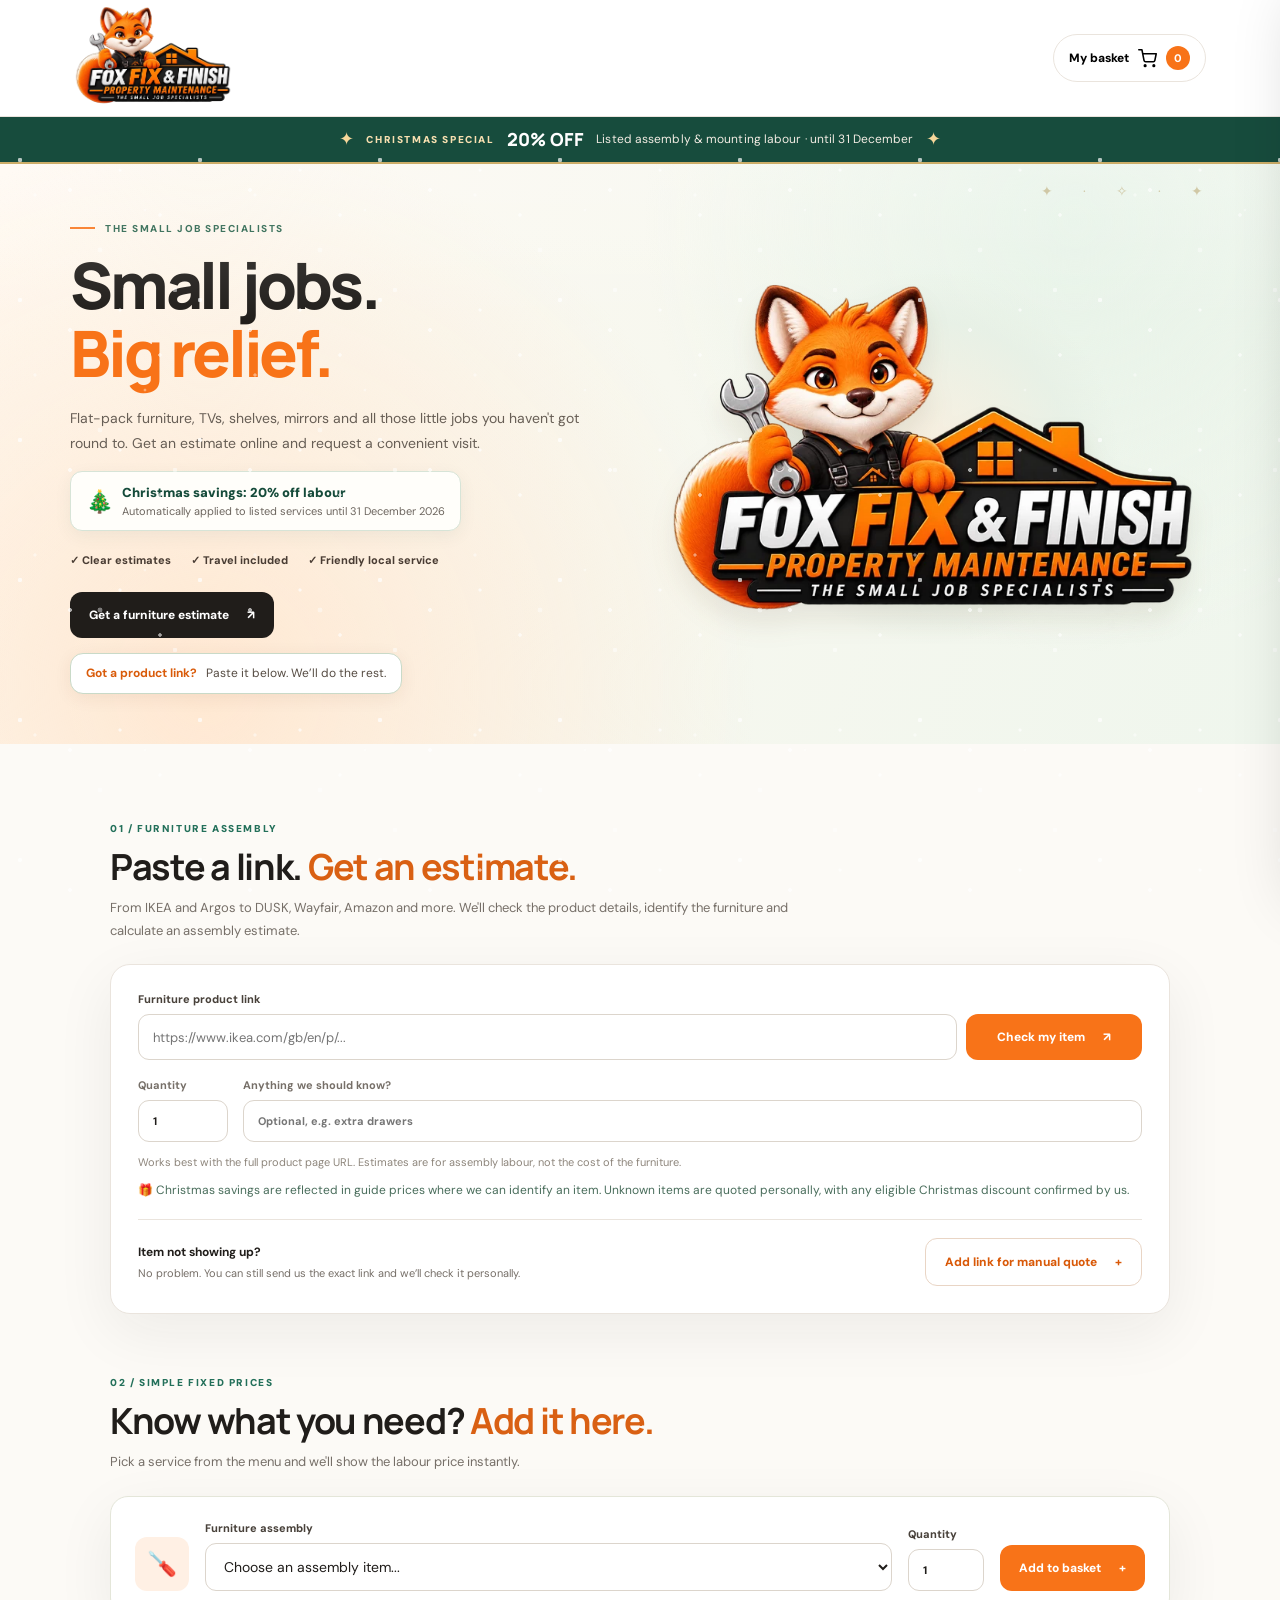
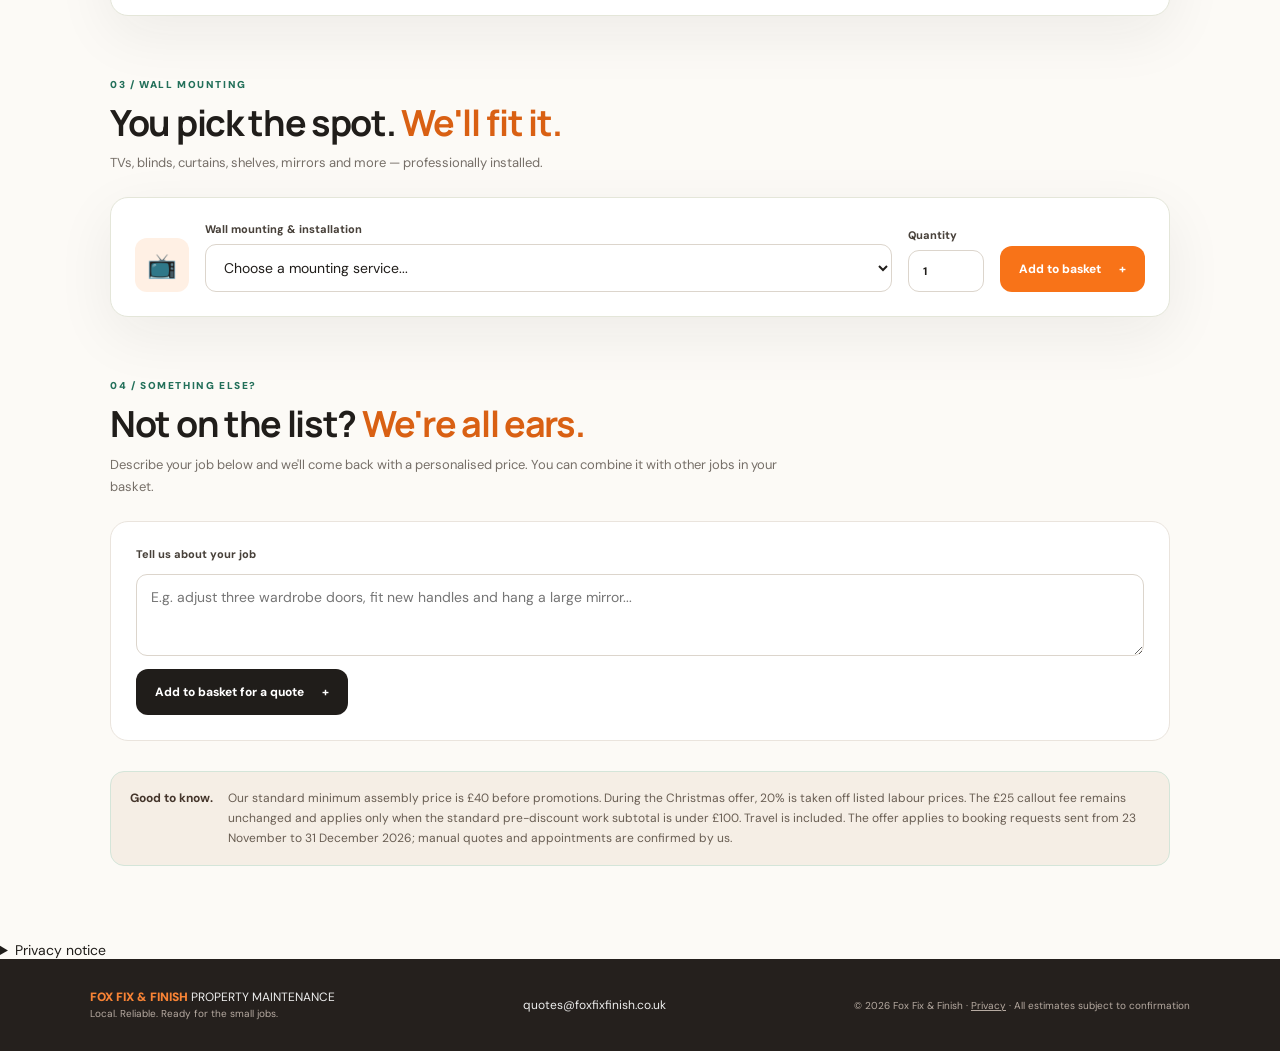
==== commit e02a1331: "Update index.html" ====
--- a/index.html
+++ b/index.html
@@ -691,71 +691,3 @@
 </script>
 </body>
 </html>
-
-FOX FIX & FINISH — CHRISTMAS 2026 LAUNCH UPDATE
-
-This package contains the single-file website plus existing icons and manifest.
-Replace the live index.html with this one and keep/upload all icon files alongside it.
-Supabase recognise-furniture is unchanged. Existing WhatsApp, SMS, email, callback and basket features stay in place.
-
-Christmas promotion:
-- Automatically active 23 November through 31 December 2026 (UK timezone), inclusive.
-- 20% discount on known priced assembly and mounting labour only.
-- £25 callout charge is unchanged and applies if standard PRE-DISCOUNT known work subtotal is under £100.
-- Unpriced/manual-review items remain unpriced; eligible discount is confirmed in a personal quote.
-- The seasonal theme and discount automatically turn off on 1 January 2027, reverting to standard listed rates.
-- The offer is for booking requests SENT during the promotional period, subject to final acceptance.
-- Travel continues to be included.
-- No Supabase function deployment required.
-
-Before public launch: test a live IKEA link, test add-to-basket, and open each booking contact option on your phone.
-
-BASKET FIX (23 NOV 2026)
-- Fixed Christmas snow styling that accidentally forced the basket drawer,
-  sticky header and mobile basket bar to use position:relative.
-- Basket is once again a fixed-position pop-out: full-screen on mobile,
-  right-hand drawer on desktop. Body scroll is locked while it is open.
-- Test widths: 390px and 1440px. Both open/close correctly in browser checks.
-- All JavaScript (including Supabase furniture recognition, Christmas pricing,
-  WhatsApp/SMS/email booking routes) remains byte-for-byte unchanged.
-- This change is CSS-only. No Supabase Edge Function redeployment is needed.
-
-INSTALLATION
-1. Save a copy of the live index.html in GitHub.
-2. Replace only index.html with the corrected index.html in this folder.
-3. Keep the existing home-screen icons and site.webmanifest. They are included
-   in this ZIP in case you need to re-upload everything.
-4. Commit/publish through your usual Vercel deployment process.
-5. Hard-refresh on your phone and computer, then open and close the basket.
-6. Before a public launch, test a real IKEA lookup and your selected contact app.
-
-{
-  "name": "Fox Fix & Finish Property Maintenance",
-  "short_name": "Fox Fix & Finish",
-  "description": "Furniture assembly estimates, wall mounting and small job booking requests.",
-  "start_url": "/",
-  "scope": "/",
-  "display": "standalone",
-  "background_color": "#fcf9f5",
-  "theme_color": "#f87318",
-  "icons": [
-    {
-      "src": "./icon-192.png",
-      "sizes": "192x192",
-      "type": "image/png",
-      "purpose": "any"
-    },
-    {
-      "src": "./icon-512.png",
-      "sizes": "512x512",
-      "type": "image/png",
-      "purpose": "any"
-    },
-    {
-      "src": "./icon-maskable-512.png",
-      "sizes": "512x512",
-      "type": "image/png",
-      "purpose": "maskable"
-    }
-  ]
-}
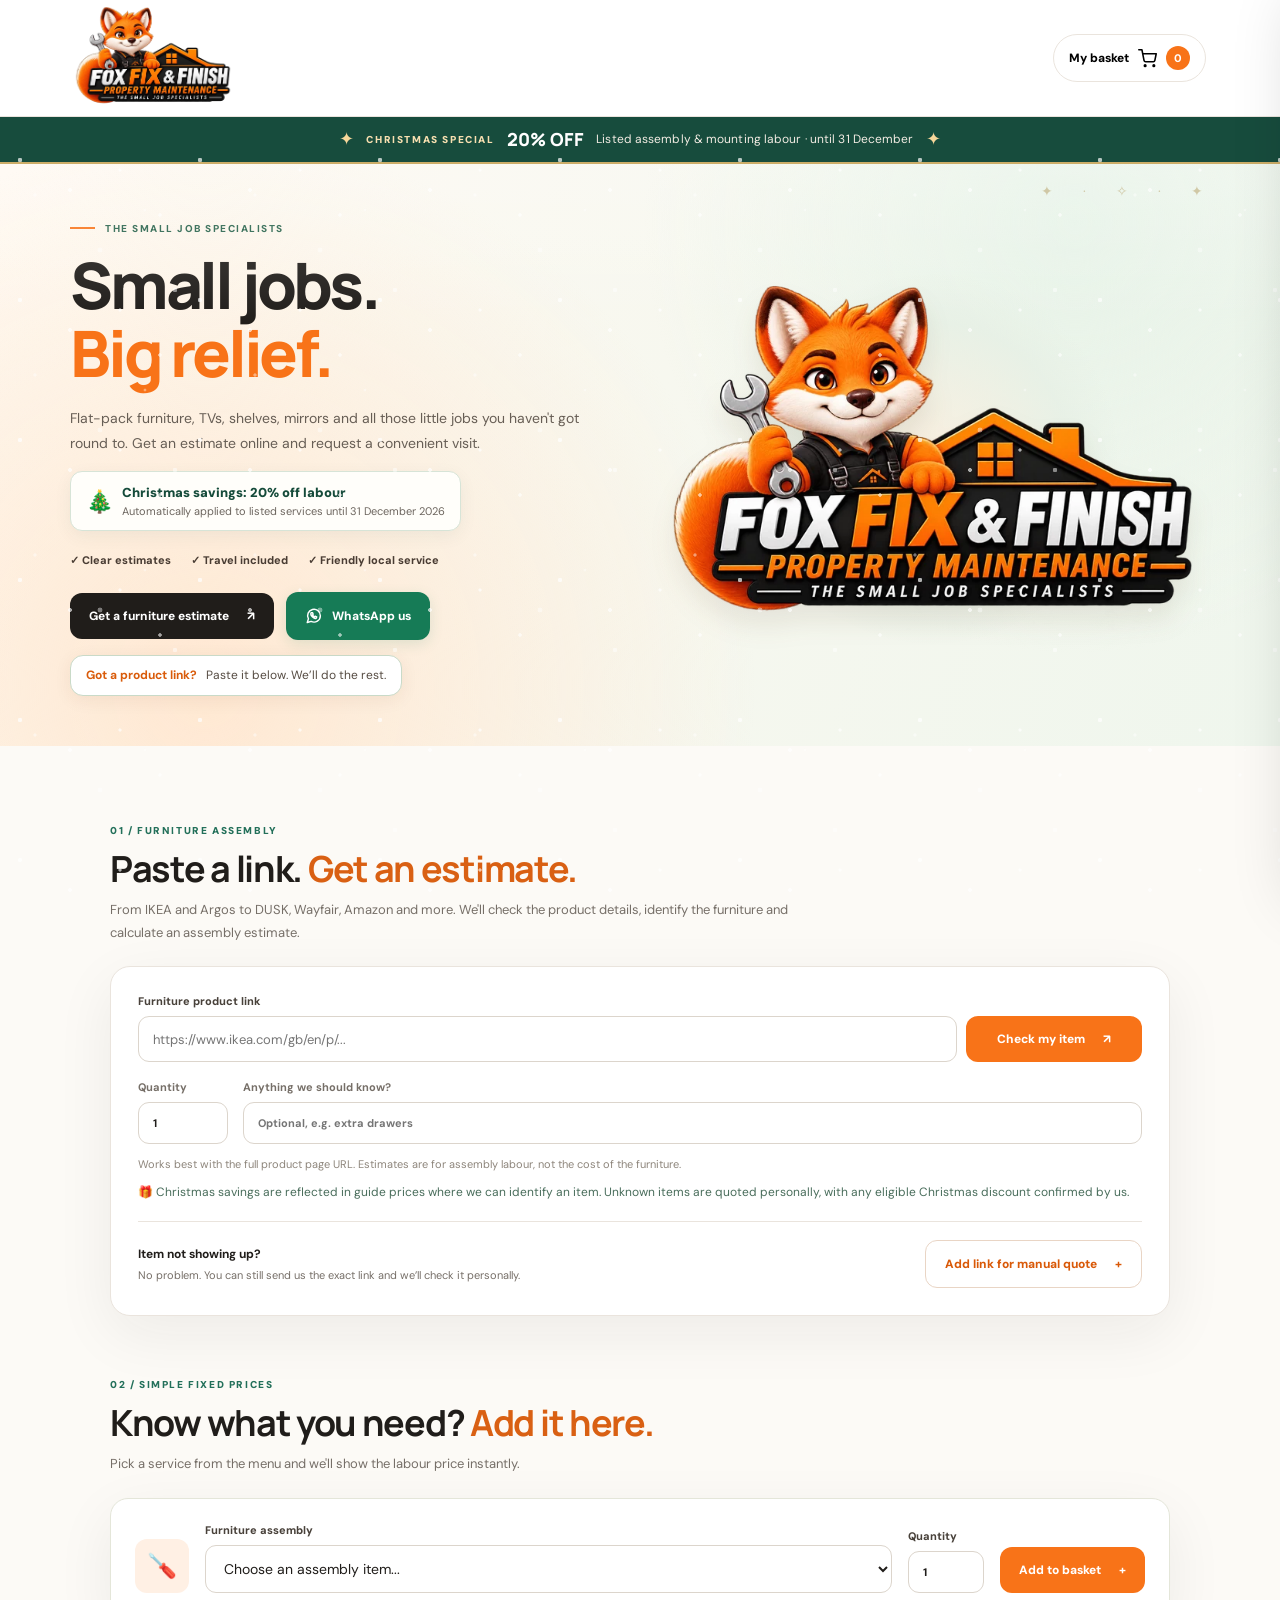
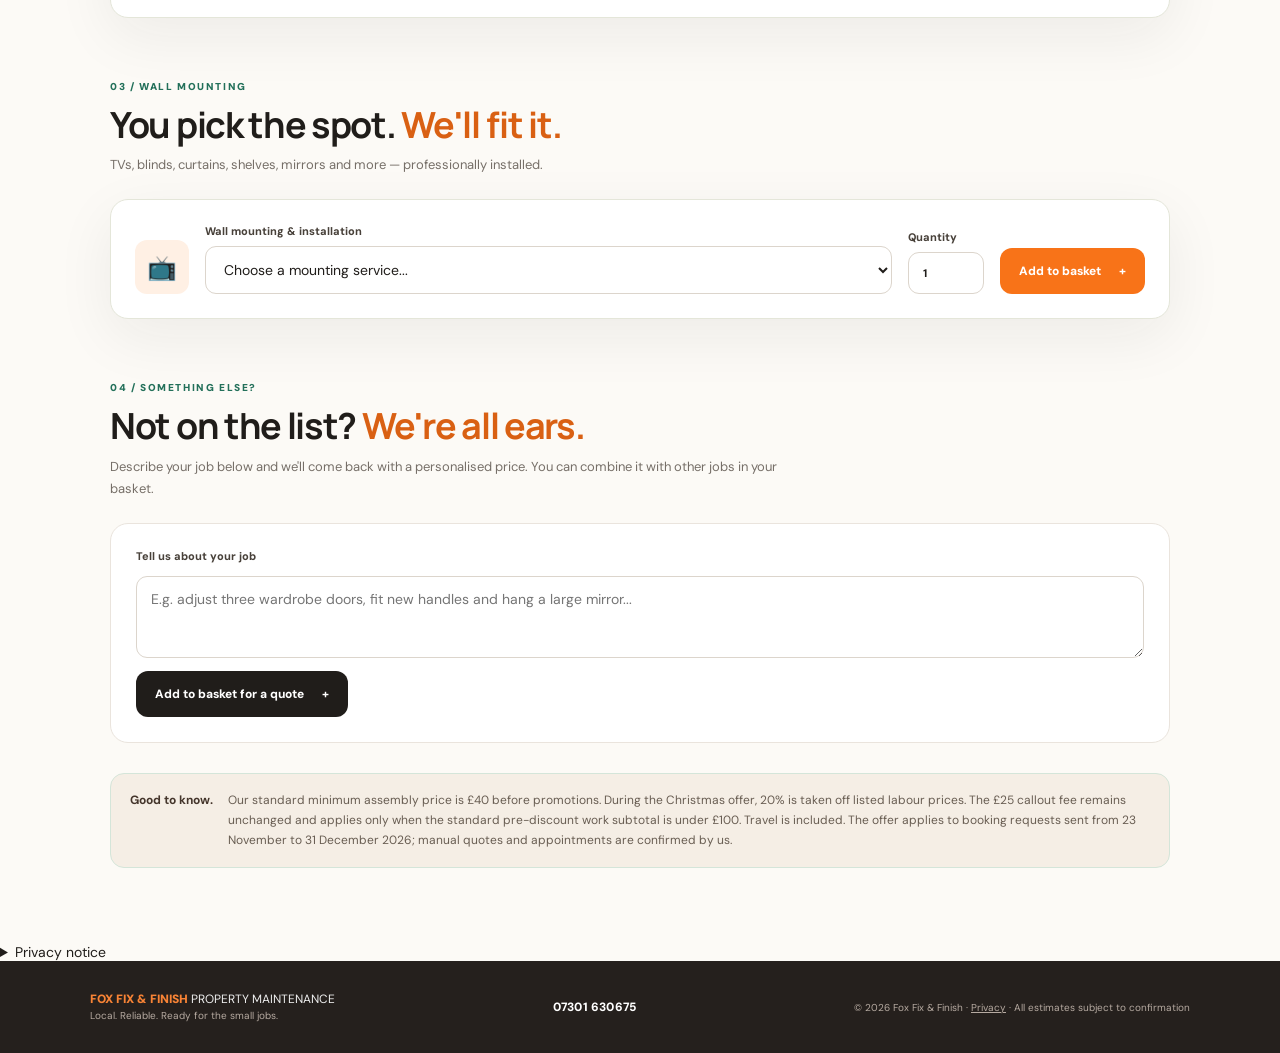
==== commit b00b3233: "Update index.html" ====
--- a/index.html
+++ b/index.html
@@ -280,6 +280,32 @@
   html.holiday-live body::after{animation:none}
 }
 
+
+/* Launch polish: direct WhatsApp contact alongside existing estimate CTA. */
+.hero-action-row{display:flex;align-items:center;flex-wrap:wrap;gap:12px;max-width:100%}
+.hero-action-row .hero-cta{margin:0}
+.button-whatsapp{background:#167b56;color:#fff;gap:9px;min-height:47px;box-shadow:0 4px 14px rgba(22,123,86,.13)}
+.button-whatsapp:not(:disabled):hover{background:#0f6244;color:#fff}
+.button-whatsapp:focus-visible,.footer-phone:focus-visible{outline:3px solid #f87318;outline-offset:3px}
+.button-whatsapp .whatsapp-icon{display:block;flex:0 0 18px}
+.mobile-action-row{display:none}
+.footer-phone{white-space:nowrap;color:#fff;font-weight:800;letter-spacing:.2px}
+.footer-phone:hover{color:#f88335}
+@media(max-width:610px){
+ .hero-action-row{display:none}
+ .mobile-action-row{display:grid;grid-template-columns:minmax(0,1fr) minmax(0,1fr);align-items:stretch;gap:10px;width:100%;max-width:390px;margin:2px auto 0}
+ .mobile-action-row .mobile-estimate-cta{display:flex;width:100%;max-width:none;min-height:49px;margin:0;padding:11px 9px;gap:6px;font-size:12px;white-space:normal;line-height:1.25;text-align:center}
+ .mobile-action-row .button-whatsapp{width:100%;min-width:0;min-height:49px;padding:11px 8px;gap:7px;font-size:12px;white-space:nowrap}
+ .mobile-action-row .button-whatsapp .whatsapp-icon{width:17px;height:17px;flex-basis:17px}
+ .mobile-action-row .cta-label-full{display:none}
+}
+@media(min-width:611px){.mobile-action-row .cta-label-short{display:none}}
+@media(max-width:350px){
+ .mobile-action-row{gap:7px}
+ .mobile-action-row .mobile-estimate-cta,.mobile-action-row .button-whatsapp{padding:10px 5px;font-size:11px}
+ .mobile-action-row .button-whatsapp{gap:4px}
+}
+
 </style>
 
 </head>
@@ -306,7 +332,10 @@
         <p>Flat-pack furniture, TVs, shelves, mirrors and all those little jobs you haven't got round to. Get an estimate online and request a convenient visit.</p>
         <div class="christmas-highlight"><span class="holiday-icon" aria-hidden="true">🎄</span><span><strong>Christmas savings: 20% off labour</strong><br><small>Automatically applied to listed services until 31 December 2026</small></span></div>
         <div class="trust-list"><span>✓ Clear estimates</span><span>✓ Travel included</span><span>✓ Friendly local service</span></div>
-        <a class="button button-dark hero-cta" href="#link-estimate">Get a furniture estimate <span aria-hidden="true">↗</span></a>
+        <div class="hero-action-row">
+          <a class="button button-dark hero-cta" href="#link-estimate">Get a furniture estimate <span aria-hidden="true">↗</span></a>
+          <a class="button button-whatsapp" href="https://wa.me/447301630675?text=Hello%20Fox%20Fix%20%26%20Finish%2C%20I%20would%20like%20to%20enquire%20about%20a%20job." target="_blank" rel="noopener noreferrer" aria-label="Chat with Fox Fix and Finish on WhatsApp"><svg class="whatsapp-icon" xmlns="http://www.w3.org/2000/svg" width="18" height="18" viewBox="0 0 24 24" fill="none" stroke="currentColor" stroke-width="1.9" stroke-linecap="round" stroke-linejoin="round" aria-hidden="true"><path d="M20.5 11.6a8.5 8.5 0 0 1-12.3 7.6L3 20.7l1.6-5A8.5 8.5 0 1 1 20.5 11.6Z"/><path d="M8.6 7.7c-.5.1-.9.8-.9 1.5.1 2.4 3.3 5.8 5.8 6.2.8.1 1.5-.4 1.7-.9l.4-1.2-2.1-1-.8.9c-1.3-.5-2.2-1.5-2.7-2.8l.9-.8-.9-2.1-1.4.2Z"/></svg><span>WhatsApp us</span></a>
+        </div>
         <div class="hero-sticker"><strong>Got a product link?</strong><span>Paste it below. We’ll do the rest.</span></div>
       </div>
       <div class="hero-art">
@@ -314,7 +343,10 @@
         <img src="[data-uri]" alt="Fox Fix & Finish fox mascot and logo">
 
       </div>
-      <a class="button button-orange mobile-estimate-cta" href="#link-estimate">Get my furniture estimate <span aria-hidden="true">↗</span></a>
+      <div class="mobile-action-row">
+        <a class="button button-orange mobile-estimate-cta" href="#link-estimate"><span class="cta-label-full">Get my furniture estimate</span><span class="cta-label-short">Get estimate</span><span aria-hidden="true">↗</span></a>
+        <a class="button button-whatsapp" href="https://wa.me/447301630675?text=Hello%20Fox%20Fix%20%26%20Finish%2C%20I%20would%20like%20to%20enquire%20about%20a%20job." target="_blank" rel="noopener noreferrer" aria-label="Chat with Fox Fix and Finish on WhatsApp"><svg class="whatsapp-icon" xmlns="http://www.w3.org/2000/svg" width="18" height="18" viewBox="0 0 24 24" fill="none" stroke="currentColor" stroke-width="1.9" stroke-linecap="round" stroke-linejoin="round" aria-hidden="true"><path d="M20.5 11.6a8.5 8.5 0 0 1-12.3 7.6L3 20.7l1.6-5A8.5 8.5 0 1 1 20.5 11.6Z"/><path d="M8.6 7.7c-.5.1-.9.8-.9 1.5.1 2.4 3.3 5.8 5.8 6.2.8.1 1.5-.4 1.7-.9l.4-1.2-2.1-1-.8.9c-1.3-.5-2.2-1.5-2.7-2.8l.9-.8-.9-2.1-1.4.2Z"/></svg><span>WhatsApp us</span></a>
+      </div>
     </section>
 
     <div class="main-sections">
@@ -359,7 +391,7 @@
 <h3>Where information is handled</h3><p>Your booking message opens in your selected messaging app, where you choose whether to send it. These messages are handled by your chosen messaging provider and by us after receipt. Product-link recognition may use Supabase and third-party services to process public retailer-page information, not your personal contact details. The website stores basket details in your browser to avoid losing your selections. External retailer product images may load from those retailers.</p>
 <h3>Retention and your rights</h3><p>We keep customer details only as long as reasonably needed for your enquiry, providing services and applicable recordkeeping obligations. You can request access, correction or deletion of eligible information by contacting us at <a href="mailto:quotes@foxfixfinish.co.uk">quotes@foxfixfinish.co.uk</a>. You also have the right to raise concerns with the UK's Information Commissioner's Office.</p>
 <p><small>Last updated: 20 November 2026. Review this notice against your actual suppliers, retention practices and business details before publishing.</small></p></div></details>
-  <footer><div><strong>FOX FIX & FINISH</strong> PROPERTY MAINTENANCE<br><small>Local. Reliable. Ready for the small jobs.</small></div><a href="mailto:quotes@foxfixfinish.co.uk">quotes@foxfixfinish.co.uk</a><small>© 2026 Fox Fix &amp; Finish · <a href="#privacy-notice" style="text-decoration:underline">Privacy</a> · All estimates subject to confirmation</small></footer>
+  <footer><div><strong>FOX FIX & FINISH</strong> PROPERTY MAINTENANCE<br><small>Local. Reliable. Ready for the small jobs.</small></div><a class="footer-phone" href="tel:+447301630675" aria-label="Call Fox Fix and Finish on 07301 630675">07301 630675</a><small>© 2026 Fox Fix &amp; Finish · <a href="#privacy-notice" style="text-decoration:underline">Privacy</a> · All estimates subject to confirmation</small></footer>
   <div class="mobile-bar"><span><strong id="mobileCount">0 jobs</strong><small id="mobileTotal">Your basket is empty</small></span><button id="mobileBasket" class="button button-dark" type="button">View basket <span aria-hidden="true">↗</span></button></div>
   <div id="basketOverlay" class="overlay" hidden></div>
   <aside class="basket-drawer" id="basketDrawer" aria-labelledby="basketHeading" aria-hidden="true">
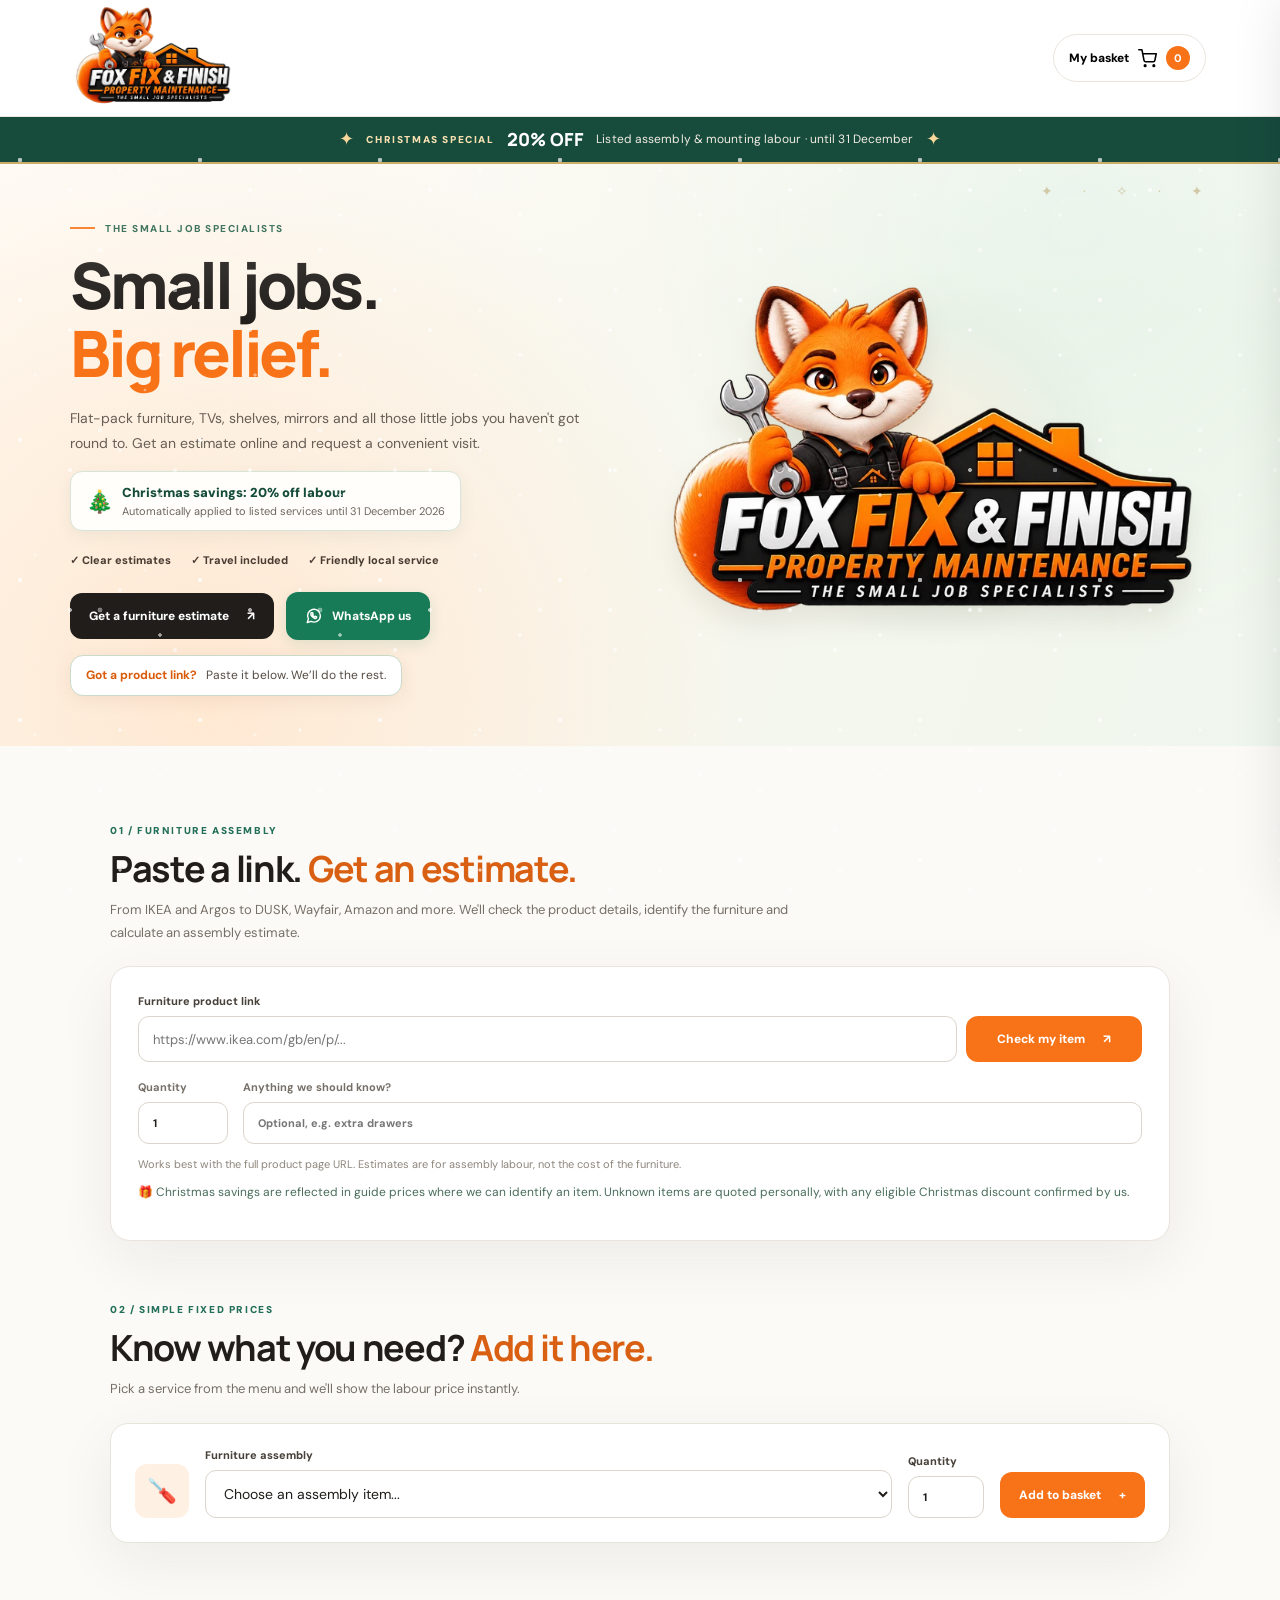
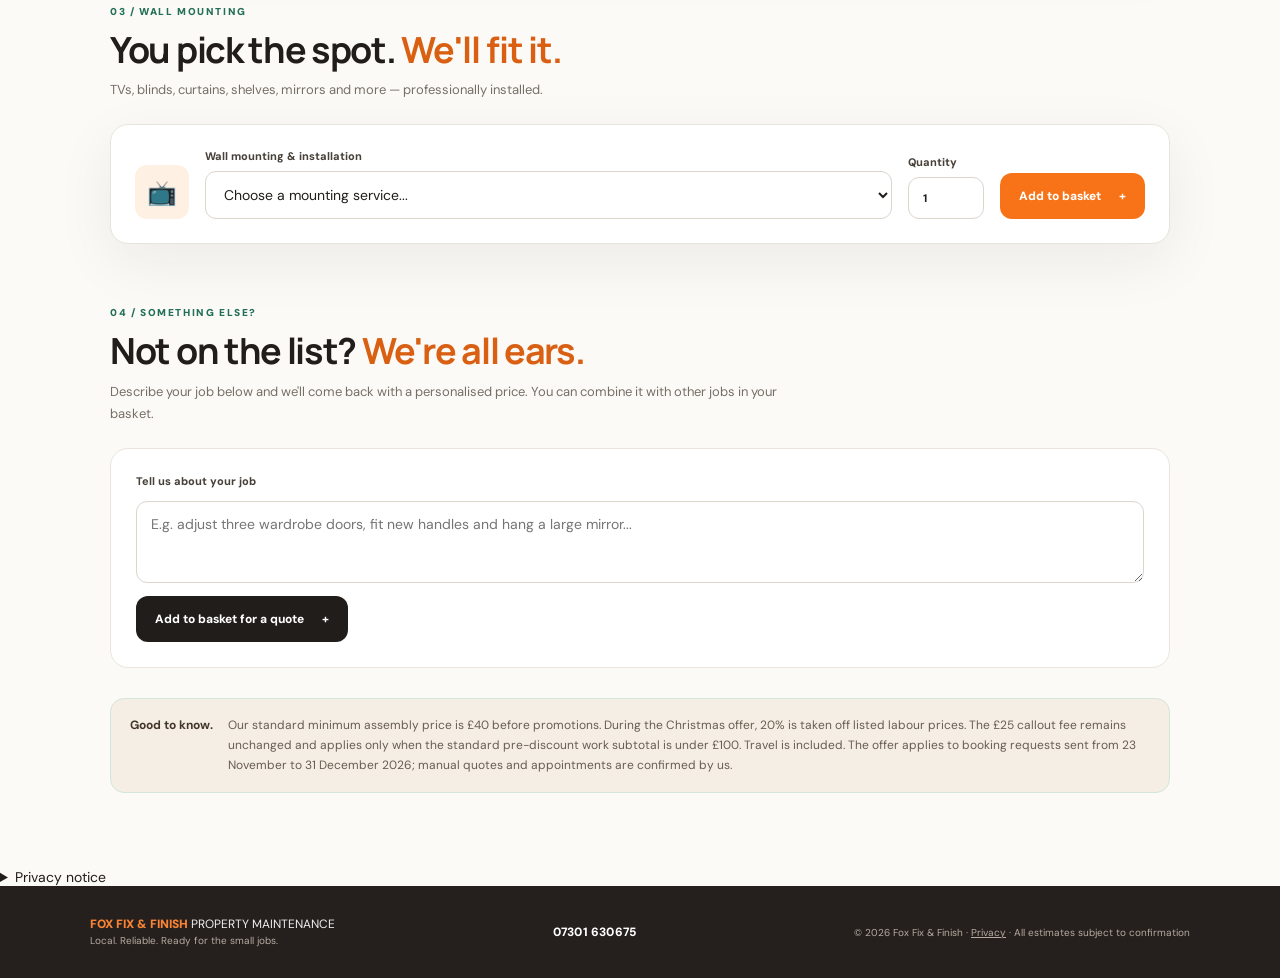
==== commit df598bcd: "Update index.html" ====
--- a/index.html
+++ b/index.html
@@ -306,6 +306,10 @@
  .mobile-action-row .button-whatsapp{gap:4px}
 }
 
+/* Keep the manual-quote action out of sight until an actual lookup failure. */
+.manual-fallback[hidden]{display:none!important}
+/* A found item has one clear next step. */
+.product-result .result-buttons .button{min-height:44px}
 </style>
 
 </head>
@@ -362,7 +366,7 @@
           <p class="christmas-terms">🎁 Christmas savings are reflected in guide prices where we can identify an item. Unknown items are quoted personally, with any eligible Christmas discount confirmed by us.</p>
           <div id="lookupStatus" class="lookup-status" role="status" aria-live="polite"></div>
           <div id="productResult" class="product-result" hidden></div>
-          <div class="manual-fallback"><div><strong>Item not showing up?</strong><small>No problem. You can still send us the exact link and we’ll check it personally.</small></div><button id="manualLinkBtn" class="button button-quiet" type="button">Add link for manual quote <span aria-hidden="true">+</span></button></div>
+          <div class="manual-fallback" id="manualFallback" hidden><div><strong>Item not recognised?</strong><small>No problem — add the link and we’ll check the product ourselves.</small></div><button id="manualLinkBtn" class="button button-quiet" type="button">Add link for manual quote <span aria-hidden="true">+</span></button></div>
         </div>
       </section>
 
@@ -479,15 +483,36 @@
  return {subtotal,discount,discountedSubtotal,unknown,callout,total:roundCash(discountedSubtotal+callout),count:basket.reduce((n,x)=>n+x.qty,0)};
 }
 function initSelect(id,group){const el=$(id);for(const [key,[name,price,g]] of Object.entries(CATALOGUE)){if(g!==group)continue;const op=document.createElement('option');op.value=key;op.textContent=CHRISTMAS.active?`${name} — ${money(salePrice(price))} (was ${money(price)})`:`${name} — ${money(price)}`;el.append(op);}}
-function add(item){
- if(basket.length>=30){alert('Please contact us directly for a basket this large.');return;}
- basket.push({...item,uid:(globalThis.crypto?.randomUUID?.() || ('item-'+Date.now().toString(36)+'-'+Math.random().toString(36).slice(2)))});store();renderBasket();openBasket();
+function add(item,openDrawer=true){
+ if(basket.length>=30){alert('Please contact us directly for a basket this large.');return false;}
+ basket.push({...item,uid:(globalThis.crypto?.randomUUID?.() || ('item-'+Date.now().toString(36)+'-'+Math.random().toString(36).slice(2)))});store();renderBasket();
+ if(openDrawer)openBasket();
+ return true;
 }
 function addCatalogue(selectId,qtyId){const id=$(selectId).value;if(!CATALOGUE[id]){alert('Choose a service to add.');$(selectId).focus();return;}const [title,unitPrice]=CATALOGUE[id];add({kind:'catalogue',id,title,qty:countQty(qtyId),unitPrice,manualReview:false});$(selectId).value='';$(qtyId).value='1';}
 function setLookupStatus(msg,kind=''){const el=$('lookupStatus');el.textContent=msg;el.className='lookup-status '+kind;}
+function setManualFallback(show){$('manualFallback').hidden=!show;}
+function clearLinkAfterAdd(){
+ $('productLink').value='';$('linkQty').value='1';$('linkDetails').value='';
+ lastRecognised=null;$('productResult').hidden=true;$('productResult').innerHTML='';
+ setManualFallback(false);
+ setLookupStatus('✓ Added to your basket. Paste another product link to add your next item.','success');
+}
+/* Prevent the last recognised item being added after a customer edits their link. */
+function invalidateLinkResult(){
+ lastRecognised=null;$('productResult').hidden=true;$('productResult').innerHTML='';
+ setManualFallback(false);setLookupStatus('');
+}
+function showManualLookupFailure(message){
+ lastRecognised=null;$('productResult').hidden=true;$('productResult').innerHTML='';
+ setManualFallback(true);setLookupStatus(message,'error');
+}
 function productImage(image,cls='result-image'){
- const u=getLink(image);
- return u?`<img class="${cls}" src="${escapeHTML(u)}" alt="Product photograph from the retailer" referrerpolicy="no-referrer" loading="lazy" onerror="this.replaceWith(Object.assign(document.createElement('div'),{className:'${cls} result-placeholder',textContent:'📦'}))">`:`<div class="${cls} result-placeholder" aria-hidden="true">📦</div>`;
+ // Supports the original single image (IKEA) and a list of exact retailer images.
+ const choices=(Array.isArray(image)?image:[image]).map(getLink).filter(Boolean).slice(0,8);
+ const fallback=`<div class="${cls} result-placeholder" aria-hidden="true">📦</div>`;
+ if(!choices.length)return fallback;
+ return `<img class="${cls}" src="${escapeHTML(choices[0])}" data-photo-options="${escapeHTML(JSON.stringify(choices.slice(1)))}" alt="Product photograph from the retailer" referrerpolicy="no-referrer" loading="lazy" onerror="try{const a=JSON.parse(this.dataset.photoOptions||'[]');if(a.length){this.dataset.photoOptions=JSON.stringify(a.slice(1));this.src=a[0];}else{this.replaceWith(Object.assign(document.createElement('div'),{className:'${cls} result-placeholder',textContent:'📦'}));}}catch(e){this.replaceWith(Object.assign(document.createElement('div'),{className:'${cls} result-placeholder',textContent:'📦'}));}">`;
 }
 function legacyGuide(data){
  // Old IKEA function may still use historical prices. Never pass those as verified prices.
@@ -527,13 +552,13 @@
   provisionalOnly:legacy||!raw?.quoteToken};
 }
 function showResult(data,qty){
- const el=$('productResult');el.hidden=false;
+ const el=$('productResult');el.hidden=false;setManualFallback(false);
  const hasPrice=!!data.identified&&data.unitPrice!==null&&Number.isFinite(Number(data.unitPrice));
  const signed=hasPrice&&typeof data.quoteToken==='string'&&data.quoteToken.length>10;
  const price=hasPrice?Number(data.unitPrice):null;
  const review=!signed||!!data.manualReview;
  const product={kind:signed?'product':'manual',url:data.url||getLink($('productLink').value),
-  title:data.title||'Furniture item — manual review',image:data.image||'',qty,
+  title:data.title||'Furniture item — manual review',image:data.image||'',imageOptions:[...new Set([data.image,...(Array.isArray(data.images)?data.images:[])].filter(Boolean))],qty,
   type:data.type||'Assembly estimate',unitPrice:signed?price:null,guidePrice:!signed?price:null,
   manualReview:review,quoteToken:signed?data.quoteToken:null,details:$('linkDetails').value.trim()};
  lastRecognised=product;
@@ -541,8 +566,12 @@
    price!==null?'Guide only. We will confirm this item’s price before booking.':'Price to be confirmed manually.';
  const priceText=signed?money(salePrice(price*qty)):(price!==null?'Guide '+money(salePrice(price*qty)):'Manual quote');
  const qtyText=price!==null?`${qty} × ${money(salePrice(price))}${CHRISTMAS.active?' (Christmas offer)':''}`:'';
- el.innerHTML=`${productImage(product.image)}<div class="product-result-main"><div class="product-result-title">${escapeHTML(product.title)}</div><div class="product-result-sub">${escapeHTML(product.type)} · ${escapeHTML(data.source||'Product link')}</div><div class="result-price">${CHRISTMAS.active&&price!==null?`<del class="old-price">${money(price*qty)}</del>`:''}${escapeHTML(priceText)} <small>${escapeHTML(qtyText)}</small></div><div class="product-result-sub">${escapeHTML(note)}</div><div class="result-buttons"><button type="button" id="addRecognised" class="button button-orange">${signed?'Add estimate to basket':'Add for manual review'} +</button></div></div>`;
- $('addRecognised').addEventListener('click',()=>{if(lastRecognised)add({...lastRecognised,details:$('linkDetails').value.trim(),qty:countQty('linkQty')});});
+ el.innerHTML=`${productImage(product.imageOptions.length?product.imageOptions:product.image)}<div class="product-result-main"><div class="product-result-title">${escapeHTML(product.title)}</div><div class="product-result-sub">${escapeHTML(product.type)} · ${escapeHTML(data.source||'Product link')}</div><div class="result-price">${CHRISTMAS.active&&price!==null?`<del class="old-price">${money(price*qty)}</del>`:''}${escapeHTML(priceText)} <small>${escapeHTML(qtyText)}</small></div><div class="product-result-sub">${escapeHTML(note)}</div><div class="result-buttons"><button type="button" id="addRecognised" class="button button-orange">Add to basket +</button></div></div>`;
+ $('addRecognised').addEventListener('click',()=>{
+  if(!lastRecognised||getLink($('productLink').value)!==lastRecognised.url)return;
+  const entry={...lastRecognised,details:$('linkDetails').value.trim(),qty:countQty('linkQty')};
+  if(add(entry,false))clearLinkAfterAdd();
+ });
 }
 async function fetchLookup(endpoint,url,signal){
  const r=await fetch(config.SUPABASE_URL+'/functions/v1/'+endpoint,{method:'POST',
@@ -552,6 +581,49 @@
  if(!r.ok)throw Error(endpoint+': '+(result.error||'HTTP '+r.status));
  if(!result||typeof result!=='object')throw Error('Invalid lookup result');
  return asLookupResult(result,endpoint,url);
+}
+/* The independent image service never calculates prices or changes identification. */
+async function fetchProductPhoto(url,signal){
+ const response=await fetch(config.SUPABASE_URL+'/functions/v1/product-photo',{
+  method:'POST',
+  headers:{'Content-Type':'application/json',...(config.SUPABASE_PUBLISHABLE_KEY?{apikey:config.SUPABASE_PUBLISHABLE_KEY}:{})},
+  body:JSON.stringify({url}),signal
+ });
+ const payload=await response.json().catch(()=>null);
+ if(!response.ok||!payload?.ok)return null;
+ return payload;
+}
+/* Only replace the photo; never reprice a result or remove its Add to Basket button. */
+function displayPhotoOnly(url,photos){
+ const candidates=[...new Set(photos.map(getLink).filter(Boolean))].slice(0,6);
+ if(!candidates.length)return;
+ // A customer might already have added the item before the photograph arrives.
+ // Update that basket item as well, without changing whichever product is now being edited.
+ let changed=false;
+ for(const item of basket){
+  if(item.url===url&&!item.image){item.image=candidates[0];item.imageOptions=candidates;changed=true;}
+ }
+ if(changed){store();renderBasket();}
+ if(lastRecognised?.url!==url||getLink($('productLink').value)!==url)return;
+ lastRecognised.image=candidates[0];lastRecognised.imageOptions=candidates;
+ const result=$('productResult');
+ const current=result.querySelector('.result-image');
+ if(current){
+  const wrap=document.createElement('div');wrap.innerHTML=productImage(candidates);
+  if(wrap.firstElementChild)current.replaceWith(wrap.firstElementChild);
+ }
+}
+async function enrichProductImage(url){
+ let host='';try{host=new URL(url).hostname.toLowerCase();}catch{return;}
+ // IKEA keeps its original photo source and is never sent to this function.
+ if(!['dusk.com','www.dusk.com','argos.co.uk','www.argos.co.uk','wayfair.co.uk','www.wayfair.co.uk','amazon.co.uk','www.amazon.co.uk'].includes(host))return;
+ try{
+  const controller=new AbortController(),timeout=setTimeout(()=>controller.abort(),14500);
+  try{
+   const photo=await fetchProductPhoto(url,controller.signal);
+   if(photo?.image)displayPhotoOnly(url,[photo.image,...(Array.isArray(photo.images)?photo.images:[])]);
+  }finally{clearTimeout(timeout);}
+ }catch(err){console.info('Product photo unavailable; keeping estimate unchanged.');}
 }
 function combineLookup(existing,incoming){
  // The v2 signed title and price must stay together; the original endpoint may
@@ -564,20 +636,56 @@
    incoming.identified&&!existing.identified?incoming:existing;
  const other=chosen===existing?incoming:existing;
  return {...chosen,image:chosen.image||other.image||'',
+  images:[...new Set([chosen.image,other.image,...(chosen.images||[]),...(other.images||[])].filter(Boolean))],
   title:chosen.title||other.title||'',
   source:chosen.source||other.source};
 }
+
+/* DUSK-only fallback. A blocked Supabase request must not prevent recognition of an
+   unambiguous product slug. Price is a guide until the customer agrees it with us. */
+function duskFromLink(url){
+ let u;
+ try{u=new URL(url)}catch{return null;}
+ if(!/^(?:www\.)?dusk\.com$/i.test(u.hostname))return null;
+ const m=u.pathname.match(/^\/products\/([a-z0-9][a-z0-9-]{1,180})\/?$/i);
+ if(!m)return null;
+ const handle=m[1].toLowerCase();
+ const title=handle.split('-').filter(Boolean).map(s=>s.charAt(0).toUpperCase()+s.slice(1)).join(' ');
+ // The existing guide-price classifier is shared with the original IKEA legacy flow.
+ const guide=legacyGuide({title,type:title});
+ const knownPhoto=handle==='posy-bobbin-6-drawer-chest-light-wood'
+  ? 'https://dusk.com/cdn/shop/files/posy-6-drawer-chest-light-wood-2698649-lifestyle.jpg?v=1788275690&width=1946' : '';
+ return {ok:true,retailer:'DUSK',identified:Number.isFinite(guide),
+  title,image:knownPhoto,type:Number.isFinite(guide)?'Furniture assembly':'Manual estimate',
+  unitPrice:Number.isFinite(guide)?guide:null,quoteToken:null,manualReview:true,
+  source:'DUSK product link (provisional)',url};
+}
+
 async function lookup(event){
  event.preventDefault();if(lookupBusy)return;
  const url=getLink($('productLink').value);
  if(!url){setLookupStatus('Please paste a complete HTTPS product link.','error');return;}
- if(!config.SUPABASE_URL){setLookupStatus('Product checking is temporarily unavailable. You can still add the link for a manual quote.','error');return;}
- const qty=countQty('linkQty');$('productResult').hidden=true;lastRecognised=null;lookupBusy=true;
+ const qty=countQty('linkQty');$('productResult').hidden=true;lastRecognised=null;setManualFallback(false);lookupBusy=true;
+ $('analyseBtn').disabled=true;$('analyseBtn').textContent='Checking product…';
+ // DUSK can be recognised from its URL immediately, without holding the form up for a photo.
+ // The separate image function runs in the background and never blocks another item.
+ const dusk=duskFromLink(url);
+ if(dusk){
+  if(dusk.identified){
+   showResult(dusk,qty);
+   setLookupStatus('Furniture identified. Add it to your basket; the guide price will be confirmed.','success');
+   if(config.SUPABASE_URL)void enrichProductImage(url);
+  }else{
+   showManualLookupFailure('We couldn’t identify this DUSK item. Add its link for a manual quote.');
+  }
+  lookupBusy=false;$('analyseBtn').disabled=false;
+  $('analyseBtn').innerHTML='Check my item <span aria-hidden="true">↗</span>';
+  return;
+ }
+ // Original IKEA and other retailers: existing working flow, kept unchanged.
+ if(!config.SUPABASE_URL){showManualLookupFailure('Product checking is temporarily unavailable. You can still add the link for a manual quote.');lookupBusy=false;$('analyseBtn').disabled=false;$('analyseBtn').innerHTML='Check my item <span aria-hidden="true">↗</span>';return;}
  const controller=new AbortController(),timeout=setTimeout(()=>controller.abort(),34000);
- $('analyseBtn').disabled=true;$('analyseBtn').textContent='Checking product…';
- setLookupStatus('Checking the product details. You can still add the link manually if needed.');
- // Use the EXISTING deployed Supabase Edge Function for every product link.
- // Do not call recognise-furniture-v2: it is not deployed on this project.
+ setLookupStatus('Checking your product link…');
  let found=null;let errors=[];
  try{
   for(const endpoint of ['recognise-furniture']){
@@ -586,7 +694,8 @@
     const res=await fetchLookup(endpoint,url,controller.signal);
     found=combineLookup(found,res);
     if(found&&(found.identified||found.image||found.title)){
-     showResult(found,qty);
+     if(getLink($('productLink').value)!==url)return;
+     if(found.identified)showResult(found,qty);
      if(found.quoteToken&&found.identified&&found.image){
       setLookupStatus('Product identified. Check the assembly estimate and add it to your basket.','success');
       break;
@@ -595,22 +704,25 @@
     }
    }catch(e){errors.push(e.message||String(e));console.warn('Product lookup '+endpoint+' unavailable:',e.message||e);}
   }
-  if(found){showResult(found,qty);
-   setLookupStatus(found.identified?(found.quoteToken?'Product identified. Review your estimate below.':'Product found. This is a guide price; we’ll confirm it manually before booking.'):
-    'We couldn’t confidently price this product. You can still add it for manual review.',found.identified?'success':'');
+  if(getLink($('productLink').value)!==url)return;
+  if(found?.identified){
+   showResult(found,qty);
+   setLookupStatus(found.quoteToken?'Product identified. Add it to your basket.':'Product identified. Add it to your basket; we’ll confirm the guide price before booking.','success');
   }else{
-   showResult({identified:false,url,title:'Furniture item — manual review',type:'Manual estimate',image:''},qty);
-   setLookupStatus('We couldn’t read this product automatically. You can still add its link to your basket for a manual quote.','error');
+   showManualLookupFailure('We couldn’t identify this product automatically. Add its link for a manual quote.');
   }
+  // Non-blocking photo attempt for Argos/Wayfair/Amazon only; IKEA remains untouched.
+  if(lastRecognised&&!lastRecognised.image)void enrichProductImage(url);
  }finally{
   clearTimeout(timeout);lookupBusy=false;$('analyseBtn').disabled=false;
   $('analyseBtn').innerHTML='Check my item <span aria-hidden="true">↗</span>';
  }
 }
-function manualLink(){const url=getLink($('productLink').value);if(!url){setLookupStatus('Paste a valid HTTPS product link before adding it to your basket.','error');$('productLink').focus();return;}
- const title=lastRecognised?.url===url&&lastRecognised?.title?lastRecognised.title:'Furniture item — to be checked';
- add({kind:'manual',title,url,qty:countQty('linkQty'),details:$('linkDetails').value.trim(),unitPrice:null,manualReview:true,image:lastRecognised?.image||''});
- setLookupStatus('Link added for manual review. You can add more jobs or send your booking request.','success');
+function manualLink(){
+ const url=getLink($('productLink').value);
+ if(!url){setLookupStatus('Paste a valid HTTPS product link before adding it to your basket.','error');$('productLink').focus();return;}
+ const title='Furniture item — to be checked';
+ if(add({kind:'manual',title,url,qty:countQty('linkQty'),details:$('linkDetails').value.trim(),unitPrice:null,manualReview:true,image:''},false))clearLinkAfterAdd();
 }
 function openBasket(){
  $('basketOverlay').hidden=false;$('basketDrawer').classList.add('open');$('basketDrawer').setAttribute('aria-hidden','false');document.body.style.overflow='hidden';
@@ -632,7 +744,7 @@
  if(!basket.length){list.innerHTML='<div class="basket-empty"><strong>Your basket is empty</strong>Add a product link or choose a job to get started.</div>';}else{
   for(const x of basket){
    const row=document.createElement('div');row.className='basket-row';
-   const img=x.image?productImage(x.image,'basket-thumbnail'):'<div class="basket-thumbnail placeholder" aria-hidden="true">📦</div>';
+   const img=x.imageOptions?.length?productImage(x.imageOptions,'basket-thumbnail'):(x.image?productImage(x.image,'basket-thumbnail'):'<div class="basket-thumbnail placeholder" aria-hidden="true">📦</div>');
    row.innerHTML=img+`<div class="basket-body"><strong>${escapeHTML(x.title)}</strong><small>${x.kind==='manual'||x.manualReview?'Manual confirmation required':'Assembly / mounting estimate'}${x.url?` · <a href="${escapeHTML(x.url)}" target="_blank" rel="noopener noreferrer">Product link ↗</a>`:''}</small><div class="basket-price">${basketItemPriceHTML(x)}</div><div class="basket-controls"><button aria-label="Decrease quantity" data-action="decrease">−</button><span>${x.qty}</span><button aria-label="Increase quantity" data-action="increase">+</button><button class="remove-item" data-action="remove">Remove</button></div></div>`;
    row.querySelectorAll('[data-action]').forEach(btn=>btn.addEventListener('click',()=>{
     const action=btn.dataset.action;
@@ -703,6 +815,7 @@
 function init(){
  initSelect('assemblySelect','assembly');initSelect('mountSelect','mounting');
  $('lookupForm').addEventListener('submit',lookup);$('manualLinkBtn').addEventListener('click',manualLink);
+ $('productLink').addEventListener('input',invalidateLinkResult);
  $('assemblyAdd').addEventListener('click',()=>addCatalogue('assemblySelect','assemblyQty'));
  $('mountAdd').addEventListener('click',()=>addCatalogue('mountSelect','mountQty'));
  $('otherAdd').addEventListener('click',()=>{const s=$('otherDetails').value.trim();if(s.length<8){alert('Please describe the job in a little more detail.');$('otherDetails').focus();return;}add({kind:'manual',title:'Other handyman work',details:s,qty:1,unitPrice:null,manualReview:true});$('otherDetails').value='';});
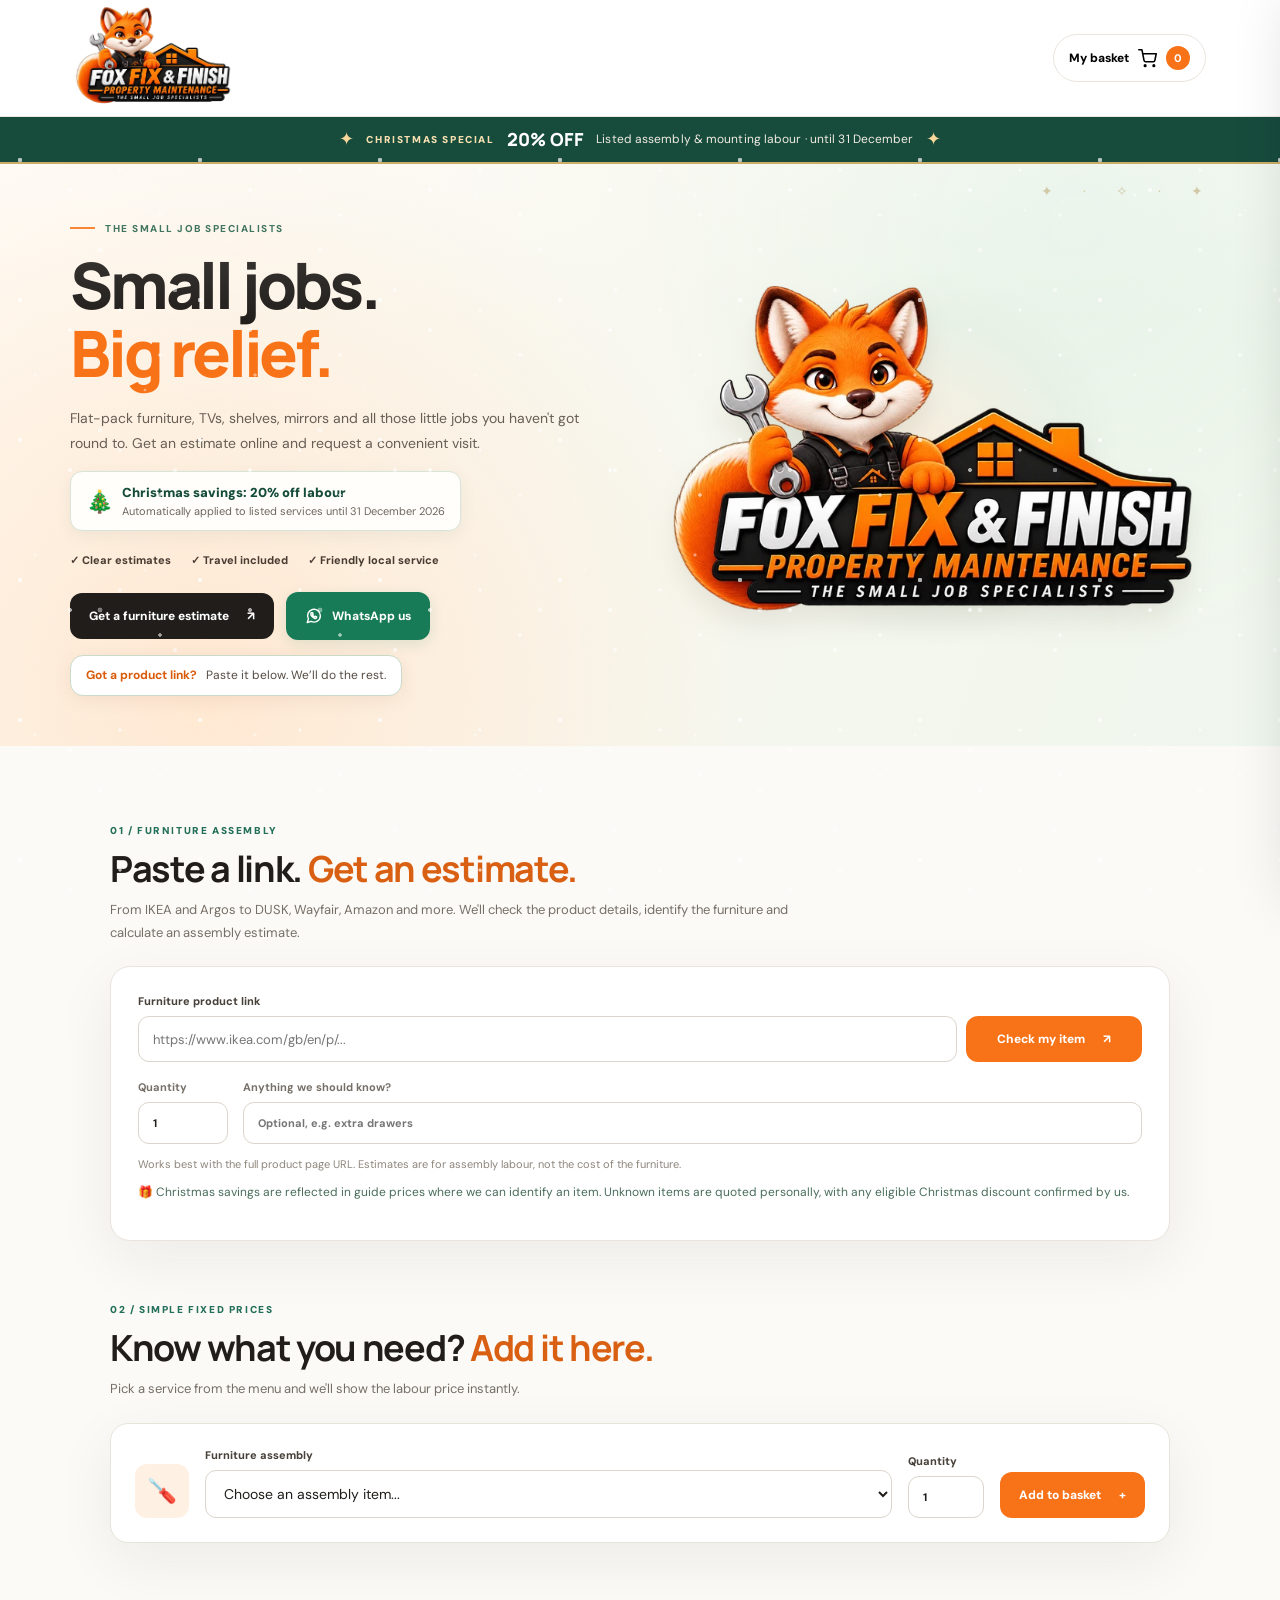
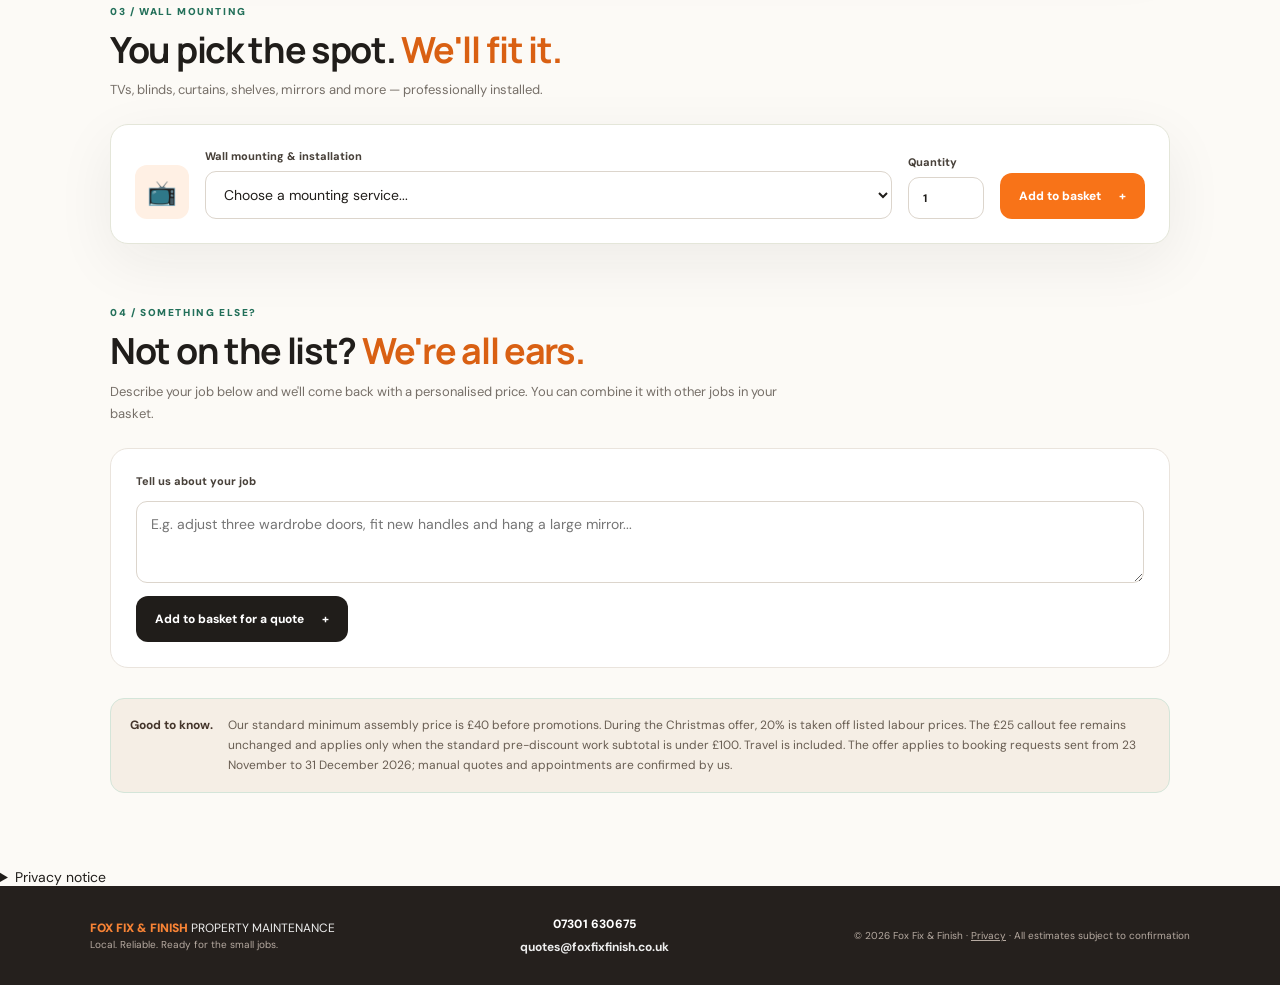
==== commit 61be2996: "Update index.html" ====
--- a/index.html
+++ b/index.html
@@ -310,6 +310,37 @@
 .manual-fallback[hidden]{display:none!important}
 /* A found item has one clear next step. */
 .product-result .result-buttons .button{min-height:44px}
+
+/* Contact preferences: large touch targets without changing booking submission logic. */
+.contact-method-fieldset{border:0;padding:0;margin:0 0 18px;min-width:0;width:100%}
+.contact-method-fieldset legend{padding:0;margin-bottom:10px}
+.contact-method-grid{display:grid;grid-template-columns:repeat(4,minmax(0,1fr));gap:9px;width:100%}
+.contact-option{position:relative;display:block;min-width:0;cursor:pointer}
+.contact-option input[type="radio"]{position:absolute;left:50%;top:50%;width:1px;height:1px;opacity:0;padding:0;margin:0;pointer-events:none}
+.contact-card{display:flex;flex-direction:column;gap:5px;align-items:center;justify-content:center;min-height:82px;padding:12px 5px;background:#fff;border:1.5px solid #ded7cd;border-radius:13px;text-align:center;color:#38312c;transition:border-color .16s ease,background .16s ease,box-shadow .16s ease,transform .16s ease;user-select:none;-webkit-tap-highlight-color:transparent}
+.contact-card svg{display:block;width:24px;height:24px;flex-shrink:0;color:#655c55}
+.contact-card strong{font:800 12px/1.2 'DM Sans',Arial,sans-serif;white-space:nowrap}
+.contact-card small{font:600 10px/1.1 'DM Sans',Arial,sans-serif;color:#77706b}
+.contact-option--whatsapp svg{color:#168956}
+.contact-option--sms svg{color:#387bb7}
+.contact-option--call svg{color:#d96414}
+.contact-option--email svg{color:#7667a2}
+.contact-option input:checked+.contact-card{background:#fff2e9;border-color:#f87318;box-shadow:0 0 0 1px #f87318 inset}
+.contact-option input:checked+.contact-card::after{content:"✓";position:absolute;top:7px;right:8px;color:#ce500a;font-size:12px;font-weight:900}
+.contact-option input:focus-visible+.contact-card{outline:3px solid #2077bc;outline-offset:3px}
+@media(hover:hover){.contact-option:hover .contact-card{border-color:#f87318;background:#fffaf6}}
+.contact-method-help{font-size:11px;color:#776f68;line-height:1.5;margin:9px 0 0}
+@media(max-width:480px){.contact-method-grid{grid-template-columns:repeat(2,minmax(0,1fr));gap:10px}.contact-card{min-height:74px;padding:11px 6px}.contact-card strong{font-size:13px}}
+@media(prefers-reduced-motion:reduce){.contact-card{transition:none}}
+
+
+/* Footer contact details: clickable phone and email; desktop/mobile aligned. */
+.footer-contacts{display:flex;flex-direction:column;align-items:center;gap:7px;min-width:0}
+.footer-email{font-weight:700;color:#eee;overflow-wrap:anywhere;text-decoration:none}
+.footer-email:hover{color:#f88335}
+.footer-email:focus-visible{outline:3px solid #f87318;outline-offset:3px}
+@media(max-width:610px){.footer-contacts{align-items:flex-start;width:100%;gap:8px}}
+
 </style>
 
 </head>
@@ -395,7 +426,7 @@
 <h3>Where information is handled</h3><p>Your booking message opens in your selected messaging app, where you choose whether to send it. These messages are handled by your chosen messaging provider and by us after receipt. Product-link recognition may use Supabase and third-party services to process public retailer-page information, not your personal contact details. The website stores basket details in your browser to avoid losing your selections. External retailer product images may load from those retailers.</p>
 <h3>Retention and your rights</h3><p>We keep customer details only as long as reasonably needed for your enquiry, providing services and applicable recordkeeping obligations. You can request access, correction or deletion of eligible information by contacting us at <a href="mailto:quotes@foxfixfinish.co.uk">quotes@foxfixfinish.co.uk</a>. You also have the right to raise concerns with the UK's Information Commissioner's Office.</p>
 <p><small>Last updated: 20 November 2026. Review this notice against your actual suppliers, retention practices and business details before publishing.</small></p></div></details>
-  <footer><div><strong>FOX FIX & FINISH</strong> PROPERTY MAINTENANCE<br><small>Local. Reliable. Ready for the small jobs.</small></div><a class="footer-phone" href="tel:+447301630675" aria-label="Call Fox Fix and Finish on 07301 630675">07301 630675</a><small>© 2026 Fox Fix &amp; Finish · <a href="#privacy-notice" style="text-decoration:underline">Privacy</a> · All estimates subject to confirmation</small></footer>
+  <footer><div><strong>FOX FIX & FINISH</strong> PROPERTY MAINTENANCE<br><small>Local. Reliable. Ready for the small jobs.</small></div><div class="footer-contacts"><a class="footer-phone" href="tel:+447301630675" aria-label="Call Fox Fix and Finish on 07301 630675">07301 630675</a><a class="footer-email" href="mailto:quotes@foxfixfinish.co.uk" aria-label="Email Fox Fix and Finish at quotes@foxfixfinish.co.uk">quotes@foxfixfinish.co.uk</a></div><small>© 2026 Fox Fix &amp; Finish · <a href="#privacy-notice" style="text-decoration:underline">Privacy</a> · All estimates subject to confirmation</small></footer>
   <div class="mobile-bar"><span><strong id="mobileCount">0 jobs</strong><small id="mobileTotal">Your basket is empty</small></span><button id="mobileBasket" class="button button-dark" type="button">View basket <span aria-hidden="true">↗</span></button></div>
   <div id="basketOverlay" class="overlay" hidden></div>
   <aside class="basket-drawer" id="basketDrawer" aria-labelledby="basketHeading" aria-hidden="true">
@@ -408,7 +439,40 @@
           <div class="two-columns"><div><label class="label" for="customerPhone">Mobile number <span>*</span></label><input id="customerPhone" name="phone" type="tel" required autocomplete="tel" placeholder="07..."></div><div><label class="label" for="customerPostcode">Postcode <span>*</span></label><input id="customerPostcode" name="postcode" required autocomplete="postal-code" placeholder="OX10 ..."></div></div>
           <label class="label" for="customerEmail">Email address</label><input id="customerEmail" name="email" type="email" autocomplete="email" placeholder="you@example.com">
           <div class="two-columns booking-datetime"><div class="datetime-field"><label class="label" for="preferredDate">Preferred date</label><input id="preferredDate" name="preferredDate" type="date"></div><div class="datetime-field"><label class="label" for="preferredTime">Preferred time</label><select id="preferredTime" name="preferredTime"><option value="Flexible">Flexible</option><option value="Morning">Morning</option><option value="Afternoon">Afternoon</option></select></div></div>
-          <label class="label" for="contactMethod">Best way to contact you <span>*</span></label><select id="contactMethod" name="contactMethod" required><option value="whatsapp">WhatsApp</option><option value="sms">Text message</option><option value="call">Phone call</option><option value="email">Email</option></select>
+          <fieldset class="contact-method-fieldset" aria-describedby="contactMethodHelp">
+            <legend class="label">Best way to contact you <span>*</span></legend>
+            <div class="contact-method-grid">
+              <label class="contact-option contact-option--whatsapp">
+                <input type="radio" name="contactMethod" value="whatsapp" checked required>
+                <span class="contact-card">
+                  <svg aria-hidden="true" viewBox="0 0 24 24" fill="none" stroke="currentColor" stroke-width="1.8" stroke-linecap="round" stroke-linejoin="round"><path d="M20.2 11.6a8.2 8.2 0 0 1-11.9 7.3L3.5 20l1.2-4.7A8.2 8.2 0 1 1 20.2 11.6Z"/><path d="M9.1 8.3c-.6-.6-1.1.1-1.1.7 0 3 3.5 6.5 6.5 6.5.6 0 1.3-.5.7-1.1l-1.3-1.2c-.4-.3-.7.3-1.2.5-.9-.3-2.1-1.5-2.4-2.4.2-.5.8-.8.5-1.2Z"/></svg>
+                  <strong>WhatsApp</strong>
+                </span>
+              </label>
+              <label class="contact-option contact-option--sms">
+                <input type="radio" name="contactMethod" value="sms" required>
+                <span class="contact-card">
+                  <svg aria-hidden="true" viewBox="0 0 24 24" fill="none" stroke="currentColor" stroke-width="1.8" stroke-linecap="round" stroke-linejoin="round"><path d="M20 11.4a7.6 7.6 0 0 1-7.6 7.6H6l-3 2v-7.6A7.6 7.6 0 1 1 20 11.4Z"/><path d="M7.5 10.5h9M7.5 13.5h6"/></svg>
+                  <strong>Text</strong>
+                </span>
+              </label>
+              <label class="contact-option contact-option--call">
+                <input type="radio" name="contactMethod" value="call" required>
+                <span class="contact-card">
+                  <svg aria-hidden="true" viewBox="0 0 24 24" fill="none" stroke="currentColor" stroke-width="1.8" stroke-linecap="round" stroke-linejoin="round"><path d="M21 16.2v2.6a2 2 0 0 1-2.2 2A17.6 17.6 0 0 1 3.2 5.2 2 2 0 0 1 5.2 3h2.6a2 2 0 0 1 2 1.7l.4 2.8a2 2 0 0 1-.6 1.7l-1.4 1.4a14 14 0 0 0 5.2 5.2l1.4-1.4a2 2 0 0 1 1.7-.6l2.8.4a2 2 0 0 1 1.7 2Z"/></svg>
+                  <strong>Phone</strong><small>Callback</small>
+                </span>
+              </label>
+              <label class="contact-option contact-option--email">
+                <input type="radio" name="contactMethod" value="email" required>
+                <span class="contact-card">
+                  <svg aria-hidden="true" viewBox="0 0 24 24" fill="none" stroke="currentColor" stroke-width="1.8" stroke-linecap="round" stroke-linejoin="round"><rect x="3" y="5" width="18" height="14" rx="2"/><path d="m4 7 8 6 8-6"/></svg>
+                  <strong>Email</strong>
+                </span>
+              </label>
+            </div>
+            <p id="contactMethodHelp" class="contact-method-help">Choose how to send your request. Phone sends a WhatsApp callback request.</p>
+          </fieldset>
           <label class="label" for="bookingNotes">Anything else?</label><textarea id="bookingNotes" name="notes" rows="3" maxlength="1500" placeholder="Parking, access, wall type, other requests..."></textarea>
           <input type="text" name="website" class="honeypot" tabindex="-1" autocomplete="off" aria-hidden="true">
           <div id="turnstileMount"></div>
@@ -777,7 +841,7 @@
  return method==='sms'?'Open text message':method==='email'?'Open email':method==='call'?'Request a callback via WhatsApp':'Continue to WhatsApp';
 }
 function updateContactButton(){
- const method=$('contactMethod').value;
+ const method=document.querySelector('input[name="contactMethod"]:checked')?.value||'whatsapp';
  $('submitBooking').innerHTML=contactButtonLabel(method)+' <span aria-hidden="true">↗</span>';
 }
 function submitBooking(event){
@@ -823,7 +887,7 @@
  ['closeBasket','basketOverlay'].forEach(id=>$(id).addEventListener('click',closeBasket));
  document.addEventListener('keydown',e=>{if(e.key==='Escape')closeBasket();});
  $('bookingForm').addEventListener('submit',submitBooking);
- $('contactMethod').addEventListener('change',updateContactButton);
+ document.querySelectorAll('input[name="contactMethod"]').forEach(input=>input.addEventListener('change',updateContactButton));
  updateContactButton();
  const today=new Date();const yy=today.getFullYear(),mm=String(today.getMonth()+1).padStart(2,'0'),dd=String(today.getDate()).padStart(2,'0');$('preferredDate').min=`${yy}-${mm}-${dd}`;
  renderBasket();initTurnstile();
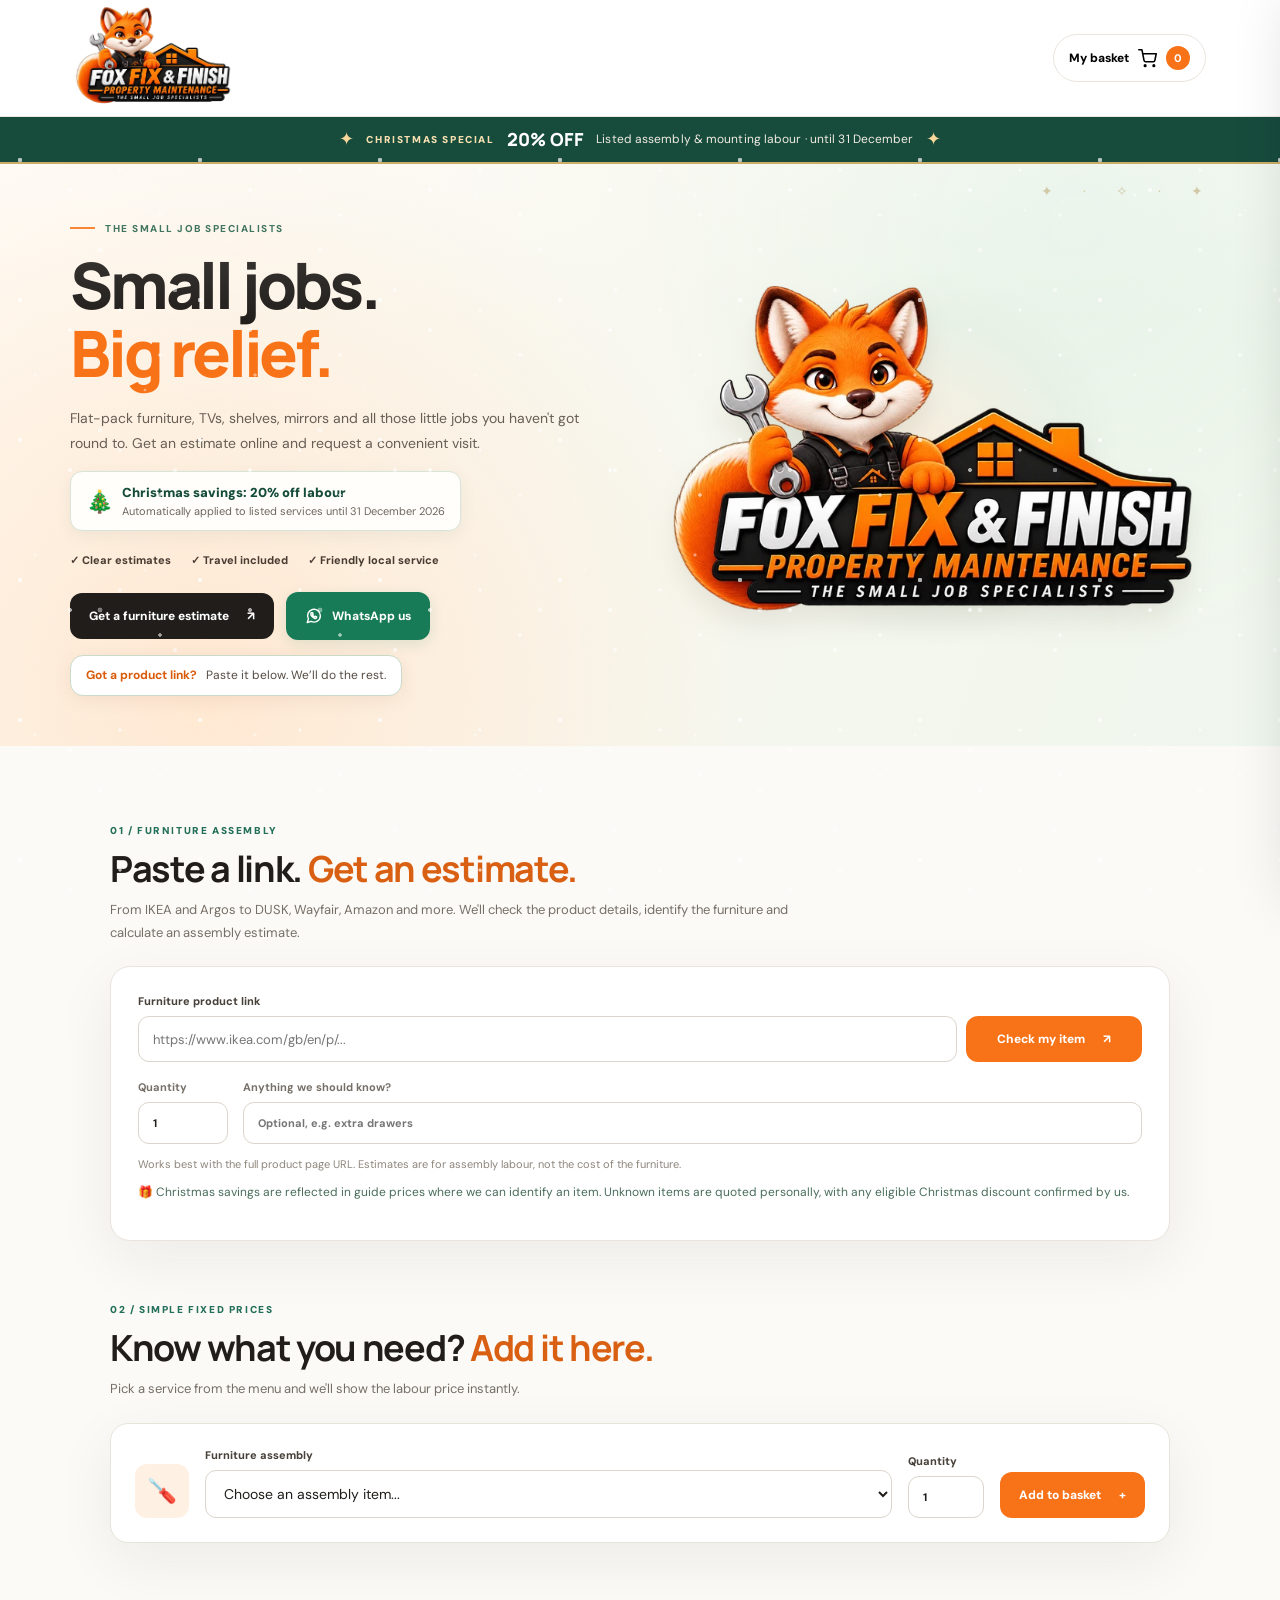
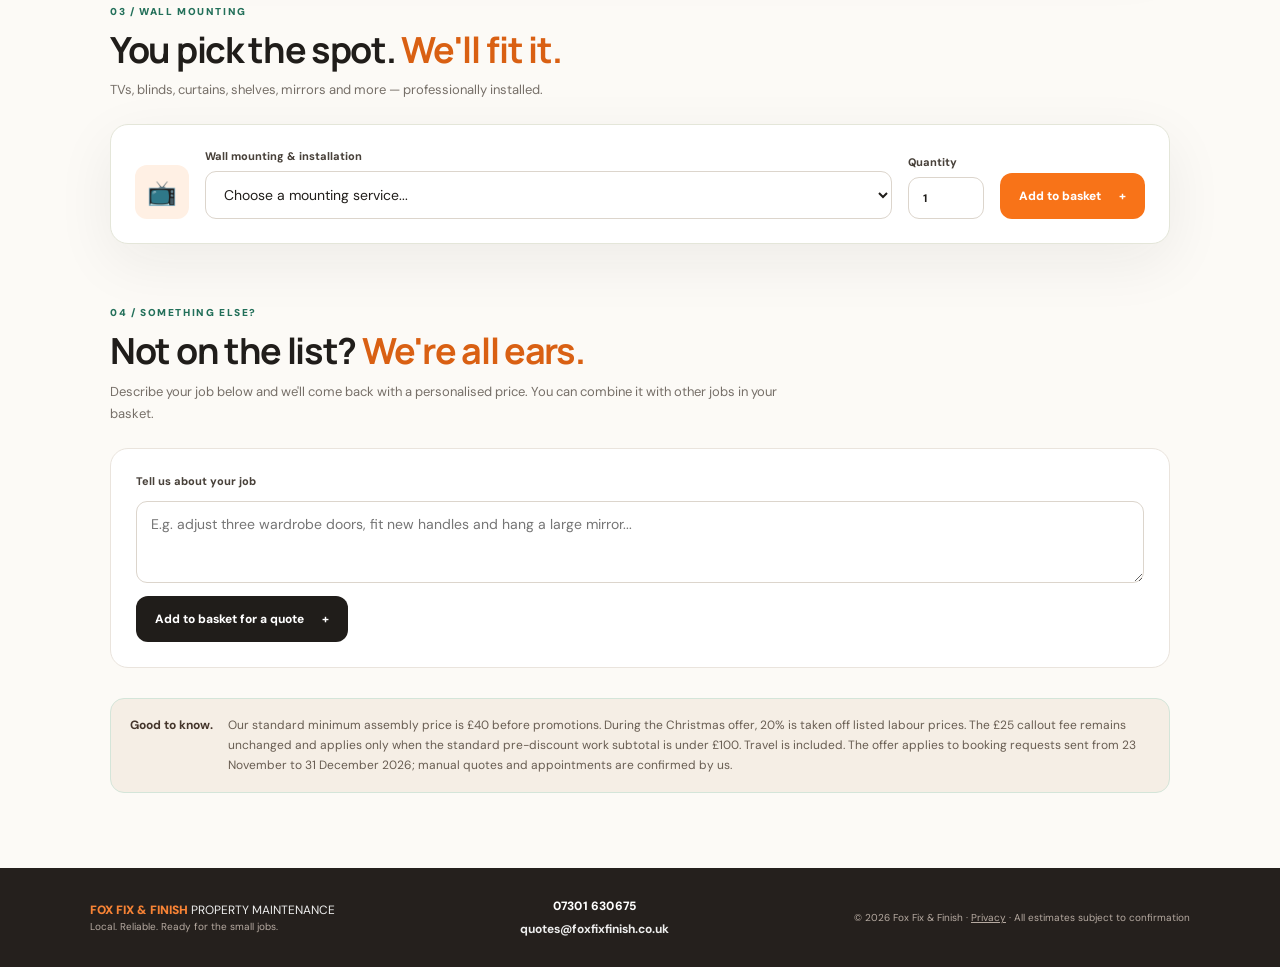
==== commit e974068a: "Update index.html" ====
--- a/index.html
+++ b/index.html
@@ -341,6 +341,28 @@
 .footer-email:focus-visible{outline:3px solid #f87318;outline-offset:3px}
 @media(max-width:610px){.footer-contacts{align-items:flex-start;width:100%;gap:8px}}
 
+
+/* Privacy notice is shown only when its footer or booking link is clicked. */
+.fox-privacy-dialog{
+  width:min(650px,calc(100vw - 32px));max-height:min(82dvh,820px);
+  margin:auto;padding:clamp(20px,4vw,32px);
+  background:#fff;color:var(--ink);border:1px solid var(--line);
+  border-radius:20px;box-shadow:0 22px 75px rgba(20,15,12,.23);
+  overflow-y:auto;overscroll-behavior:contain;
+}
+.fox-privacy-dialog::backdrop{background:rgba(28,23,21,.62);backdrop-filter:blur(3px)}
+.fox-privacy-dialog .privacy-body{padding-right:10px;line-height:1.72;font-size:14px;color:#5f5953}
+.fox-privacy-dialog .privacy-body h2{font-size:25px;color:#221e1a;margin:0 50px 16px 0}
+.fox-privacy-dialog .privacy-body h3{font-size:15px;color:#221e1a;margin:22px 0 8px}
+.fox-privacy-dialog .privacy-body p{margin:0 0 13px}
+.fox-privacy-dialog .privacy-body a{text-decoration:underline;color:var(--orange-dark)}
+.fox-privacy-close{position:sticky;top:0;float:right;display:grid;place-items:center;
+  width:40px;height:40px;margin:-6px -6px 2px 10px;background:#fff;
+  color:#322c27;border:1px solid var(--line);border-radius:100%;font-size:27px;
+  line-height:1;z-index:2}
+.fox-privacy-close:hover,.fox-privacy-close:focus-visible{border-color:var(--orange);color:var(--orange-dark)}
+@media(max-width:610px){.fox-privacy-dialog{max-height:86dvh;padding:22px 18px}.fox-privacy-dialog .privacy-body{padding-right:0}}
+
 </style>
 
 </head>
@@ -419,13 +441,13 @@
     </div>
   </main>
 
-<details id="privacy-notice" class="privacy-details"><summary>Privacy notice</summary><div class="privacy-body">
-<h2>Privacy notice</h2><p>Fox Fix &amp; Finish Property Maintenance processes the information you send through our website to review enquiries, prepare estimates, arrange appointments and respond to customers.</p>
+<dialog id="privacy-notice" class="fox-privacy-dialog" aria-labelledby="privacyTitle"><button type="button" class="fox-privacy-close" id="closePrivacy" aria-label="Close privacy notice">×</button><div class="privacy-body">
+<h2 id="privacyTitle">Privacy notice</h2><p>Fox Fix &amp; Finish Property Maintenance processes the information you send through our website to review enquiries, prepare estimates, arrange appointments and respond to customers.</p>
 <h3>Information we collect</h3><p>When you submit a request we collect your name, phone number, optional email address, postcode, preferred date and time, job description, linked product details and estimated basket information.</p>
 <h3>How we use it</h3><p>We use this information to respond to your enquiry, provide a quotation, arrange the requested services and keep appropriate business records. The legal basis is taking steps at your request before entering into a contract and, where relevant, legitimate business interests or legal obligations.</p>
 <h3>Where information is handled</h3><p>Your booking message opens in your selected messaging app, where you choose whether to send it. These messages are handled by your chosen messaging provider and by us after receipt. Product-link recognition may use Supabase and third-party services to process public retailer-page information, not your personal contact details. The website stores basket details in your browser to avoid losing your selections. External retailer product images may load from those retailers.</p>
 <h3>Retention and your rights</h3><p>We keep customer details only as long as reasonably needed for your enquiry, providing services and applicable recordkeeping obligations. You can request access, correction or deletion of eligible information by contacting us at <a href="mailto:quotes@foxfixfinish.co.uk">quotes@foxfixfinish.co.uk</a>. You also have the right to raise concerns with the UK's Information Commissioner's Office.</p>
-<p><small>Last updated: 20 November 2026. Review this notice against your actual suppliers, retention practices and business details before publishing.</small></p></div></details>
+<p><small>Last updated: 20 November 2026. Review this notice against your actual suppliers, retention practices and business details before publishing.</small></p></div></dialog>
   <footer><div><strong>FOX FIX & FINISH</strong> PROPERTY MAINTENANCE<br><small>Local. Reliable. Ready for the small jobs.</small></div><div class="footer-contacts"><a class="footer-phone" href="tel:+447301630675" aria-label="Call Fox Fix and Finish on 07301 630675">07301 630675</a><a class="footer-email" href="mailto:quotes@foxfixfinish.co.uk" aria-label="Email Fox Fix and Finish at quotes@foxfixfinish.co.uk">quotes@foxfixfinish.co.uk</a></div><small>© 2026 Fox Fix &amp; Finish · <a href="#privacy-notice" style="text-decoration:underline">Privacy</a> · All estimates subject to confirmation</small></footer>
   <div class="mobile-bar"><span><strong id="mobileCount">0 jobs</strong><small id="mobileTotal">Your basket is empty</small></span><button id="mobileBasket" class="button button-dark" type="button">View basket <span aria-hidden="true">↗</span></button></div>
   <div id="basketOverlay" class="overlay" hidden></div>
@@ -896,7 +918,24 @@
 
 </script>
 <script>
-document.querySelectorAll('a[href="#privacy-notice"]').forEach(a=>a.addEventListener("click",()=>{document.querySelector("#privacy-notice").open=true}));
+/* Keep the privacy notice accessible exclusively from the footer and booking form links. */
+(() => {
+  const privacy = document.getElementById('privacy-notice');
+  const close = document.getElementById('closePrivacy');
+  document.querySelectorAll('a[href="#privacy-notice"]').forEach(link => {
+    link.addEventListener('click', event => {
+      event.preventDefault();
+      if (!privacy.open) privacy.showModal();
+    });
+  });
+  close.addEventListener('click', () => privacy.close());
+  privacy.addEventListener('click', event => {
+    if (event.target === privacy) {
+      const r = privacy.getBoundingClientRect();
+      if (event.clientX < r.left || event.clientX > r.right || event.clientY < r.top || event.clientY > r.bottom) privacy.close();
+    }
+  });
+})();
 </script>
 </body>
 </html>
